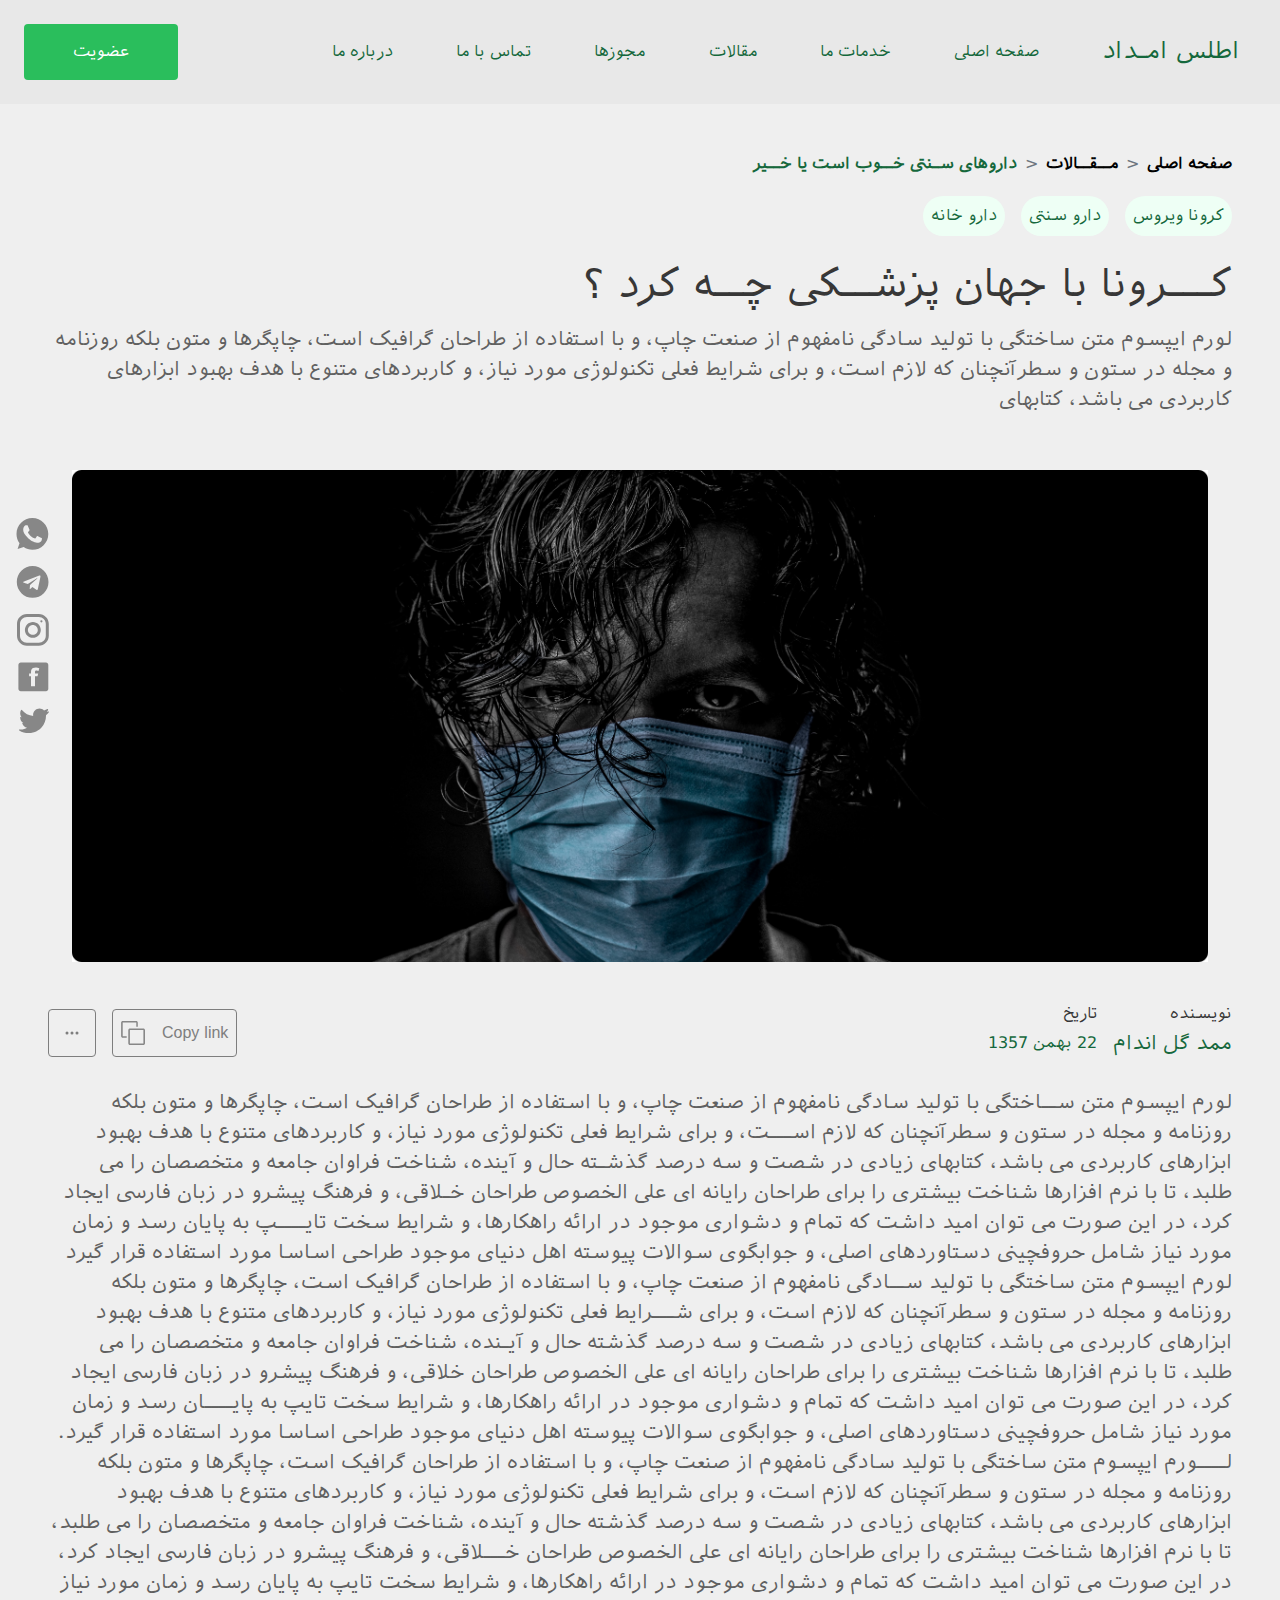
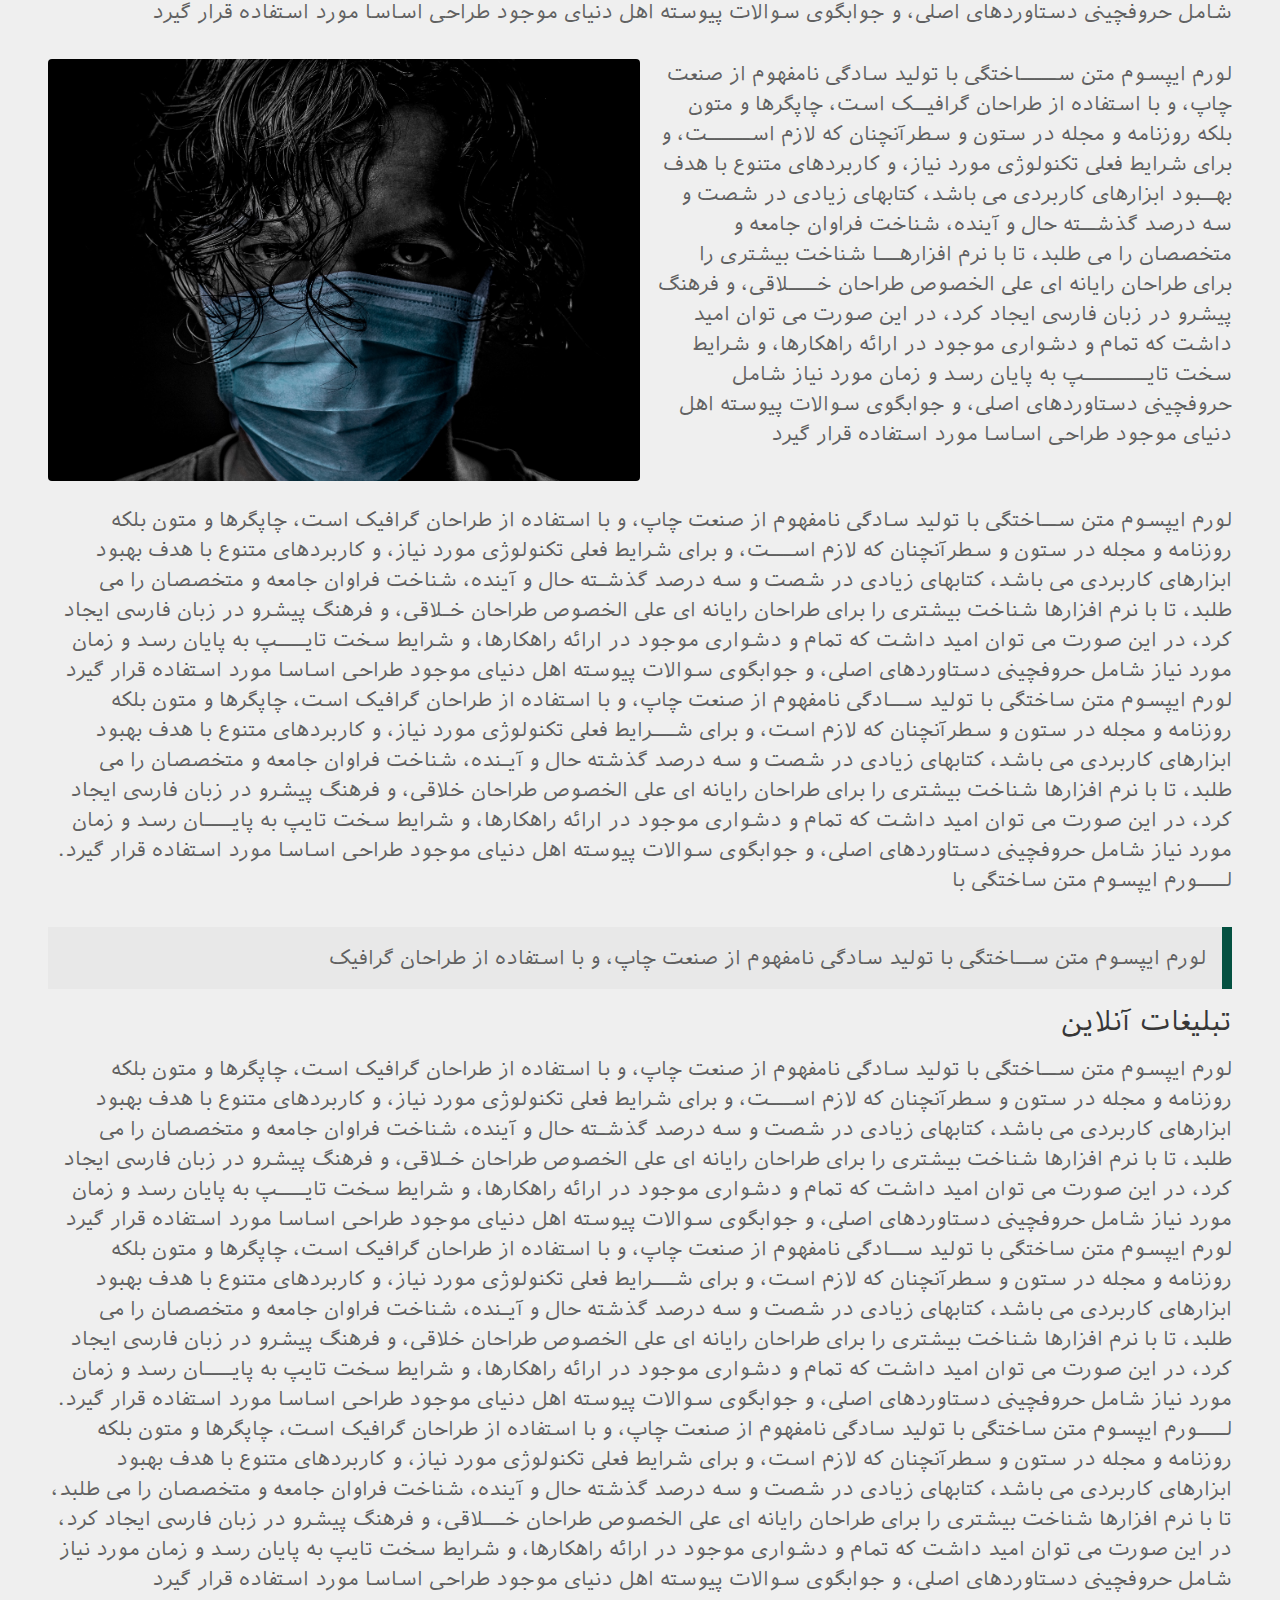
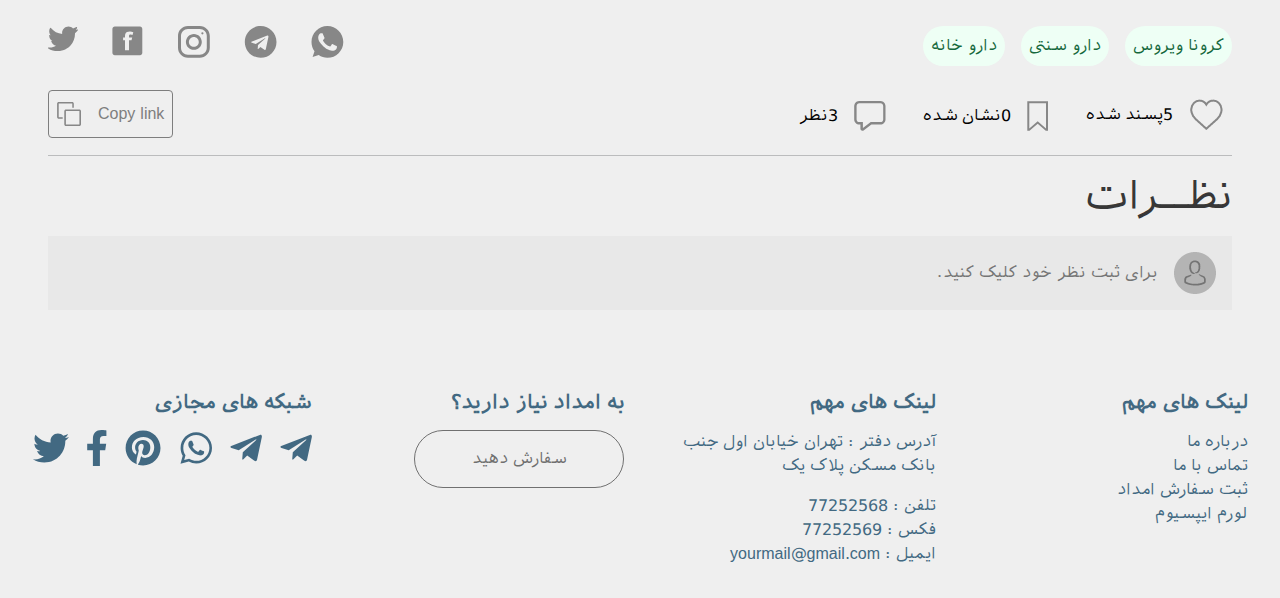
==== pages/blog/index.html @ fae5748f "added script of pop up" ====
<!doctype html>
<html lang="fa">
<head>
    <!--A Meta Tag For Setting Character Sets To 'UTF-8'-->
    <meta charset="UTF-8">
    <!--A Meta Tag For Responsiveness-->
    <meta name="viewport" content="width=device-width, user-scalable=no, initial-scale=1.0, maximum-scale=1.0, minimum-scale=1.0">
    <meta http-equiv="X-UA-Compatible" content="ie=edge">
    <!--Description Meta Tag For Seo Performance-->
    <meta name="description" content="درخواست سریع اورژانس با اطلس امـداد">
    <!--Keywords Meta Tag For Seo Performance-->
    <meta name="keywords" content="اطلس امـداد, امـداد, کـیـهـان, اطلس, کـیـهـان امــداد, اورژانس, بیمارستان, دکتر, مقاله, کرونا, دارو سنتی, دارو خانه, دارو">
    <!--Theme Color Of Page-->
    <meta name="theme-color" content="#2abe5c"/>
    <!--Author Meta Tag For Seo-->
    <meta name="author" content="ممد گل اندام">
    <!--Icon Of Page-->
    <link rel="shortcut icon" href="../../src/img/logo.svg">
    <!--Linking Our Css File-->
    <link rel="stylesheet" href="src/style.css">
    <link rel="stylesheet" href="../../src/styles/styles.css">
    <!--Linking Bootstrap-->
    <link href="../../src/styles/bootstrap.css" rel="stylesheet">
    <!--Title Of Page-->
    <title>اطلس امـداد | مقاله</title>
</head>
<body dir="rtl">
<!--Pages Elements Goes Here-->
<div id="dv-pop-up-dark-bg" class="dv-pop-up-dark-bg"></div>
<!--A Pop Up That Shows After Click On Copy Buttons-->
<div class="dv-pop-up" id="dv-pop-up">
    <!--Top Side Green-->
    <div class="dv-pop-up-top-side">
        <button id="dv-pop-up-close-btn" class="dv-pop-up-close-btn">
            <svg xmlns="http://www.w3.org/2000/svg" width="16" height="16" fill="currentColor" class="bi bi-x" viewBox="0 0 16 16">
                <path d="M4.646 4.646a.5.5 0 0 1 .708 0L8 7.293l2.646-2.647a.5.5 0 0 1 .708.708L8.707 8l2.647 2.646a.5.5 0 0 1-.708.708L8 8.707l-2.646 2.647a.5.5 0 0 1-.708-.708L7.293 8 4.646 5.354a.5.5 0 0 1 0-.708z"/>
            </svg>
        </button>
    </div>
    <!--Bottom Side Content-->
    <div class="text-center p-3">
        <svg style="margin-top: -3rem;margin-bottom: 2rem;" xmlns="http://www.w3.org/2000/svg" width="80" height="80" fill="currentColor" class="bi bi-check-circle-fill" viewBox="0 0 16 16">
            <path d="M16 8A8 8 0 1 1 0 8a8 8 0 0 1 16 0zm-3.97-3.03a.75.75 0 0 0-1.08.022L7.477 9.417 5.384 7.323a.75.75 0 0 0-1.06 1.06L6.97 11.03a.75.75 0 0 0 1.079-.02l3.992-4.99a.75.75 0 0 0-.01-1.05z"/>
        </svg>
        <h5>کپی شد !</h5>
    </div>
</div>
<!--A Dark Background Color-->
<div id="dv-mobile-nav-dark-bg" class="dv-dv-mobile-nav-dark-bg"></div>
<!--Nav Bar That Shows On Click If User Is Using Mobile-->
<nav id="nav-mobile-nav" class="dv-nav-mobile-nav">
    <div class="d-flex w-100 justify-content-center align-items-center p-4"><a href="#" class="d-inline-flex align-items-center text-decoration-none"><h4 class="dv-h4-header-logo">اطلس امـداد</h4></a></div>
    <!--List Of Items-->
    <ul class="list-unstyled w-100">
        <li>
            <div class="dv-mobile-nav-item">
                <button class="dv-mobile-nav-items-toggle" id="dv-mobile-nav-items-toggle-1">
                    صفحه اصلی
                    <svg xmlns="http://www.w3.org/2000/svg" width="16" height="16" fill="currentColor" class="bi bi-chevron-down" viewBox="0 0 16 16">
                        <path fill-rule="evenodd" d="M1.646 4.646a.5.5 0 0 1 .708 0L8 10.293l5.646-5.647a.5.5 0 0 1 .708.708l-6 6a.5.5 0 0 1-.708 0l-6-6a.5.5 0 0 1 0-.708z"/>
                    </svg>
                </button>
                <ul class="dv-mobile-nav-dropped-down-items" id="dv-mobile-nav-items-toggle-1-items">
                    <li class="dv-mobile-nav-dropped-down-item"><a href="#"><button class="dv-mobile-nav-drop-down-btn">لورم ایپسوم</button></a></li>
                    <li class="dv-mobile-nav-dropped-down-item"><a href="#"><button class="dv-mobile-nav-drop-down-btn">لورم ایپسوم</button></a></li>
                    <li class="dv-mobile-nav-dropped-down-item"><a href="#"><button class="dv-mobile-nav-drop-down-btn">لورم ایپسوم</button></a></li>
                    <li class="dv-mobile-nav-dropped-down-item"><a href="#"><button class="dv-mobile-nav-drop-down-btn">لورم ایپسوم</button></a></li>
                    <li class="dv-mobile-nav-dropped-down-item"><a href="#"><button class="dv-mobile-nav-drop-down-btn">لورم ایپسوم</button></a></li>
                    <li class="dv-mobile-nav-dropped-down-item"><a href="#"><button class="dv-mobile-nav-drop-down-btn">لورم ایپسوم</button></a></li>
                </ul>
            </div>
        </li>
        <li>
            <div class="dv-mobile-nav-item">
                <button class="dv-mobile-nav-items-toggle" id="dv-mobile-nav-items-toggle-2">
                    مقالات
                    <svg xmlns="http://www.w3.org/2000/svg" width="16" height="16" fill="currentColor" class="bi bi-chevron-down" viewBox="0 0 16 16">
                        <path fill-rule="evenodd" d="M1.646 4.646a.5.5 0 0 1 .708 0L8 10.293l5.646-5.647a.5.5 0 0 1 .708.708l-6 6a.5.5 0 0 1-.708 0l-6-6a.5.5 0 0 1 0-.708z"/>
                    </svg>
                </button>
                <ul class="dv-mobile-nav-dropped-down-items" id="dv-mobile-nav-items-toggle-2-items">
                    <li class="dv-mobile-nav-dropped-down-item"><a href="#"><button class="dv-mobile-nav-drop-down-btn">لورم ایپسوم</button></a></li>
                    <li class="dv-mobile-nav-dropped-down-item"><a href="#"><button class="dv-mobile-nav-drop-down-btn">لورم ایپسوم</button></a></li>
                    <li class="dv-mobile-nav-dropped-down-item"><a href="#"><button class="dv-mobile-nav-drop-down-btn">لورم ایپسوم</button></a></li>
                    <li class="dv-mobile-nav-dropped-down-item"><a href="#"><button class="dv-mobile-nav-drop-down-btn">لورم ایپسوم</button></a></li>
                    <li class="dv-mobile-nav-dropped-down-item"><a href="#"><button class="dv-mobile-nav-drop-down-btn">لورم ایپسوم</button></a></li>
                    <li class="dv-mobile-nav-dropped-down-item"><a href="#"><button class="dv-mobile-nav-drop-down-btn">لورم ایپسوم</button></a></li>
                </ul>
            </div>
        </li>
        <li>
            <div class="dv-mobile-nav-item">
                <button class="dv-mobile-nav-items-toggle" id="dv-mobile-nav-items-toggle-3">
                    مجوزها
                    <svg xmlns="http://www.w3.org/2000/svg" width="16" height="16" fill="currentColor" class="bi bi-chevron-down" viewBox="0 0 16 16">
                        <path fill-rule="evenodd" d="M1.646 4.646a.5.5 0 0 1 .708 0L8 10.293l5.646-5.647a.5.5 0 0 1 .708.708l-6 6a.5.5 0 0 1-.708 0l-6-6a.5.5 0 0 1 0-.708z"/>
                    </svg>
                </button>
                <ul class="dv-mobile-nav-dropped-down-items" id="dv-mobile-nav-items-toggle-3-items">
                    <li class="dv-mobile-nav-dropped-down-item"><a href="#"><button class="dv-mobile-nav-drop-down-btn">لورم ایپسوم</button></a></li>
                    <li class="dv-mobile-nav-dropped-down-item"><a href="#"><button class="dv-mobile-nav-drop-down-btn">لورم ایپسوم</button></a></li>
                    <li class="dv-mobile-nav-dropped-down-item"><a href="#"><button class="dv-mobile-nav-drop-down-btn">لورم ایپسوم</button></a></li>
                    <li class="dv-mobile-nav-dropped-down-item"><a href="#"><button class="dv-mobile-nav-drop-down-btn">لورم ایپسوم</button></a></li>
                    <li class="dv-mobile-nav-dropped-down-item"><a href="#"><button class="dv-mobile-nav-drop-down-btn">لورم ایپسوم</button></a></li>
                    <li class="dv-mobile-nav-dropped-down-item"><a href="#"><button class="dv-mobile-nav-drop-down-btn">لورم ایپسوم</button></a></li>
                </ul>
            </div>
        </li>
        <li>
            <div class="dv-mobile-nav-item">
                <button class="dv-mobile-nav-items-toggle" id="dv-mobile-nav-items-toggle-4">
                    تماس با ما
                    <svg xmlns="http://www.w3.org/2000/svg" width="16" height="16" fill="currentColor" class="bi bi-chevron-down" viewBox="0 0 16 16">
                        <path fill-rule="evenodd" d="M1.646 4.646a.5.5 0 0 1 .708 0L8 10.293l5.646-5.647a.5.5 0 0 1 .708.708l-6 6a.5.5 0 0 1-.708 0l-6-6a.5.5 0 0 1 0-.708z"/>
                    </svg>
                </button>
                <ul class="dv-mobile-nav-dropped-down-items" id="dv-mobile-nav-items-toggle-4-items">
                    <li class="dv-mobile-nav-dropped-down-item"><a href="#"><button class="dv-mobile-nav-drop-down-btn">لورم ایپسوم</button></a></li>
                    <li class="dv-mobile-nav-dropped-down-item"><a href="#"><button class="dv-mobile-nav-drop-down-btn">لورم ایپسوم</button></a></li>
                    <li class="dv-mobile-nav-dropped-down-item"><a href="#"><button class="dv-mobile-nav-drop-down-btn">لورم ایپسوم</button></a></li>
                    <li class="dv-mobile-nav-dropped-down-item"><a href="#"><button class="dv-mobile-nav-drop-down-btn">لورم ایپسوم</button></a></li>
                    <li class="dv-mobile-nav-dropped-down-item"><a href="#"><button class="dv-mobile-nav-drop-down-btn">لورم ایپسوم</button></a></li>
                    <li class="dv-mobile-nav-dropped-down-item"><a href="#"><button class="dv-mobile-nav-drop-down-btn">لورم ایپسوم</button></a></li>
                </ul>
            </div>
        </li>
        <li>
            <div class="dv-mobile-nav-item">
                <button class="dv-mobile-nav-items-toggle" id="dv-mobile-nav-items-toggle-5">
                    درباره ما
                    <svg xmlns="http://www.w3.org/2000/svg" width="16" height="16" fill="currentColor" class="bi bi-chevron-down" viewBox="0 0 16 16">
                        <path fill-rule="evenodd" d="M1.646 4.646a.5.5 0 0 1 .708 0L8 10.293l5.646-5.647a.5.5 0 0 1 .708.708l-6 6a.5.5 0 0 1-.708 0l-6-6a.5.5 0 0 1 0-.708z"/>
                    </svg>
                </button>
                <ul class="dv-mobile-nav-dropped-down-items" id="dv-mobile-nav-items-toggle-5-items">
                    <li class="dv-mobile-nav-dropped-down-item"><a href="#"><button class="dv-mobile-nav-drop-down-btn">لورم ایپسوم</button></a></li>
                    <li class="dv-mobile-nav-dropped-down-item"><a href="#"><button class="dv-mobile-nav-drop-down-btn">لورم ایپسوم</button></a></li>
                    <li class="dv-mobile-nav-dropped-down-item"><a href="#"><button class="dv-mobile-nav-drop-down-btn">لورم ایپسوم</button></a></li>
                    <li class="dv-mobile-nav-dropped-down-item"><a href="#"><button class="dv-mobile-nav-drop-down-btn">لورم ایپسوم</button></a></li>
                    <li class="dv-mobile-nav-dropped-down-item"><a href="#"><button class="dv-mobile-nav-drop-down-btn">لورم ایپسوم</button></a></li>
                    <li class="dv-mobile-nav-dropped-down-item"><a href="#"><button class="dv-mobile-nav-drop-down-btn">لورم ایپسوم</button></a></li>
                </ul>
            </div>
        </li>
    </ul>
</nav>
<!--Header Section-->
<header class="d-inline-flex dv-bg-blog-light align-items-center w-100 p-4">
    <!--Right Section-->
    <div class="dv-dv-header-right-section">
        <ul class="list-unstyled d-inline-flex align-items-center justify-content-between w-100">
            <li><a href="../../index.html" class="d-inline-flex align-items-center text-decoration-none"><h4 class="dv-h4-header-logo">اطلس امـداد</h4></a></li>
            <li>
                <div class="dv-header-drop-down-holder">
                    <button class="dv-header-drop-down-toggle">صفحه اصلی</button>
                    <ul class="dv-header-dropped-down-list">
                        <li class="dv-header-dropped-down-item"><a href="#"><button class="dv-header-drop-down-btn">لورم ایپسوم</button></a></li>
                        <li class="dv-header-dropped-down-item"><a href="#"><button class="dv-header-drop-down-btn">لورم ایپسوم</button></a></li>
                        <li class="dv-header-dropped-down-item"><a href="#"><button class="dv-header-drop-down-btn">لورم ایپسوم</button></a></li>
                        <li class="dv-header-dropped-down-item"><a href="#"><button class="dv-header-drop-down-btn">لورم ایپسوم</button></a></li>
                        <li class="dv-header-dropped-down-item"><a href="#"><button class="dv-header-drop-down-btn">لورم ایپسوم</button></a></li>
                        <li class="dv-header-dropped-down-item"><a href="#"><button class="dv-header-drop-down-btn">لورم ایپسوم</button></a></li>
                    </ul>
                </div>
            </li>
            <li>
                <div class="dv-header-drop-down-holder">
                    <button class="dv-header-drop-down-toggle">خدمات ما</button>
                    <ul class="dv-header-dropped-down-list">
                        <li class="dv-header-dropped-down-item"><a href="#"><button class="dv-header-drop-down-btn">لورم ایپسوم</button></a></li>
                        <li class="dv-header-dropped-down-item"><a href="#"><button class="dv-header-drop-down-btn">لورم ایپسوم</button></a></li>
                        <li class="dv-header-dropped-down-item"><a href="#"><button class="dv-header-drop-down-btn">لورم ایپسوم</button></a></li>
                        <li class="dv-header-dropped-down-item"><a href="#"><button class="dv-header-drop-down-btn">لورم ایپسوم</button></a></li>
                        <li class="dv-header-dropped-down-item"><a href="#"><button class="dv-header-drop-down-btn">لورم ایپسوم</button></a></li>
                        <li class="dv-header-dropped-down-item"><a href="#"><button class="dv-header-drop-down-btn">لورم ایپسوم</button></a></li>
                    </ul>
                </div>
            </li>
            <li>
                <div class="dv-header-drop-down-holder">
                    <button class="dv-header-drop-down-toggle">مقالات</button>
                    <ul class="dv-header-dropped-down-list">
                        <li class="dv-header-dropped-down-item"><a href="#"><button class="dv-header-drop-down-btn">لورم ایپسوم</button></a></li>
                        <li class="dv-header-dropped-down-item"><a href="#"><button class="dv-header-drop-down-btn">لورم ایپسوم</button></a></li>
                        <li class="dv-header-dropped-down-item"><a href="#"><button class="dv-header-drop-down-btn">لورم ایپسوم</button></a></li>
                        <li class="dv-header-dropped-down-item"><a href="#"><button class="dv-header-drop-down-btn">لورم ایپسوم</button></a></li>
                        <li class="dv-header-dropped-down-item"><a href="#"><button class="dv-header-drop-down-btn">لورم ایپسوم</button></a></li>
                        <li class="dv-header-dropped-down-item"><a href="#"><button class="dv-header-drop-down-btn">لورم ایپسوم</button></a></li>
                    </ul>
                </div>
            </li>
            <li>
                <div class="dv-header-drop-down-holder">
                    <button class="dv-header-drop-down-toggle">مجوزها</button>
                    <ul class="dv-header-dropped-down-list">
                        <li class="dv-header-dropped-down-item"><a href="#"><button class="dv-header-drop-down-btn">لورم ایپسوم</button></a></li>
                        <li class="dv-header-dropped-down-item"><a href="#"><button class="dv-header-drop-down-btn">لورم ایپسوم</button></a></li>
                        <li class="dv-header-dropped-down-item"><a href="#"><button class="dv-header-drop-down-btn">لورم ایپسوم</button></a></li>
                        <li class="dv-header-dropped-down-item"><a href="#"><button class="dv-header-drop-down-btn">لورم ایپسوم</button></a></li>
                        <li class="dv-header-dropped-down-item"><a href="#"><button class="dv-header-drop-down-btn">لورم ایپسوم</button></a></li>
                        <li class="dv-header-dropped-down-item"><a href="#"><button class="dv-header-drop-down-btn">لورم ایپسوم</button></a></li>
                    </ul>
                </div>
            </li>
            <li>
                <div class="dv-header-drop-down-holder">
                    <button class="dv-header-drop-down-toggle">تماس با ما</button>
                    <ul class="dv-header-dropped-down-list">
                        <li class="dv-header-dropped-down-item"><a href="#"><button class="dv-header-drop-down-btn">لورم ایپسوم</button></a></li>
                        <li class="dv-header-dropped-down-item"><a href="#"><button class="dv-header-drop-down-btn">لورم ایپسوم</button></a></li>
                        <li class="dv-header-dropped-down-item"><a href="#"><button class="dv-header-drop-down-btn">لورم ایپسوم</button></a></li>
                        <li class="dv-header-dropped-down-item"><a href="#"><button class="dv-header-drop-down-btn">لورم ایپسوم</button></a></li>
                        <li class="dv-header-dropped-down-item"><a href="#"><button class="dv-header-drop-down-btn">لورم ایپسوم</button></a></li>
                        <li class="dv-header-dropped-down-item"><a href="#"><button class="dv-header-drop-down-btn">لورم ایپسوم</button></a></li>
                    </ul>
                </div>
            </li>
            <li>
                <div class="dv-header-drop-down-holder">
                    <button class="dv-header-drop-down-toggle">درباره ما</button>
                    <ul class="dv-header-dropped-down-list">
                        <li class="dv-header-dropped-down-item"><a href="#"><button class="dv-header-drop-down-btn">لورم ایپسوم</button></a></li>
                        <li class="dv-header-dropped-down-item"><a href="#"><button class="dv-header-drop-down-btn">لورم ایپسوم</button></a></li>
                        <li class="dv-header-dropped-down-item"><a href="#"><button class="dv-header-drop-down-btn">لورم ایپسوم</button></a></li>
                        <li class="dv-header-dropped-down-item"><a href="#"><button class="dv-header-drop-down-btn">لورم ایپسوم</button></a></li>
                        <li class="dv-header-dropped-down-item"><a href="#"><button class="dv-header-drop-down-btn">لورم ایپسوم</button></a></li>
                        <li class="dv-header-dropped-down-item"><a href="#"><button class="dv-header-drop-down-btn">لورم ایپسوم</button></a></li>
                    </ul>
                </div>
            </li>
        </ul>
    </div>
    <!--Left Section-->
    <div class="dv-dv-header-left-side">
        <!--Nav Bar Btn That Show Only On Mobile View-->
        <button class="dv-btn-header-show-on-mobile" id="btn-header-show-on-mobile">
            <svg xmlns="http://www.w3.org/2000/svg" width="16" height="16" fill="currentColor" class="bi bi-list" viewBox="0 0 16 16">
                <path fill-rule="evenodd" d="M2.5 12a.5.5 0 0 1 .5-.5h10a.5.5 0 0 1 0 1H3a.5.5 0 0 1-.5-.5zm0-4a.5.5 0 0 1 .5-.5h10a.5.5 0 0 1 0 1H3a.5.5 0 0 1-.5-.5zm0-4a.5.5 0 0 1 .5-.5h10a.5.5 0 0 1 0 1H3a.5.5 0 0 1-.5-.5z"/>
            </svg>
        </button>
        <a class="dv-link-header-btn-holder" href="#"><button class="dv-btn-header-join">عضویت</button></a>
    </div>
</header>
<!--Main Section-->
<main class="dv-p-3">
    <!--Top Side-->
    <nav aria-label="breadcrumb" dir="ltr" style="--bs-breadcrumb-divider: '>';" class="w-100 d-flex justify-content-end align-items-center mb-1">
        <ol class="breadcrumb">
            <li class="breadcrumb-item active fw-bold">داروهای سـنتی خــوب است یا خــیر</li>
            <li class="breadcrumb-item"><a class="dv-breadcrumb-item-link" href="#">مــقــالات</a></li>
            <li class="breadcrumb-item"><a class="dv-breadcrumb-item-link" href="../../index.html">صفحه اصلی</a></li>
        </ol>
    </nav>
    <!--Tags-->
    <ul class="dv-top-side-tags">
        <li class="dv-ml-1"><a href="#"><button class="dv-tags-btn">کرونا ویروس</button></a></li>
        <li class="dv-ml-1"><a href="#"><button class="dv-tags-btn">دارو سنتی</button></a></li>
        <li><a href="#"><button class="dv-tags-btn">دارو خانه</button></a></li>
    </ul>
    <!--Texts-->
    <section>
        <article>
            <h1 class="dv-title-text">کـــرونا با جهان پزشــکی چــه کرد ؟</h1>
            <p class="dv-paragraph">لورم ایپسوم متن ساختگی با تولید سادگی نامفهوم از صنعت چاپ، و با استفاده از طراحان گرافیک است، چاپگرها و متون بلکه روزنامه و مجله در ستون و سطرآنچنان که لازم است، و برای شرایط فعلی تکنولوژی مورد نیاز، و کاربردهای متنوع با هدف بهبود ابزارهای کاربردی می باشد، کتابهای</p>
            <div class="w-100 p-4">
                <div class="dv-socials-abs">
                    <ul class="list-unstyled w-25">
                        <li class="mb-3"><a href="#"><img src="src/img/img-whatsapp.svg" alt="Whatsapp"></a></li>
                        <li class="mb-3"><a href="#"><img src="src/img/img-telegram.svg" alt="Telegram"></a></li>
                        <li class="mb-3"><a href="#"><img src="src/img/img-instagram.svg" alt="Instagram"></a></li>
                        <li class="mb-3"><a href="#"><img src="src/img/img-facebook.svg" alt="Facebook"></a></li>
                        <li><a href="#"><img src="src/img/img-twitter.svg" alt="Twitter"></a></li>
                    </ul>
                </div>
                <img class="w-100 mb-3" src="src/img/img-main-image.png" alt="کـــرونا">
            </div>
        </article>
    </section>
    <section class="mb-3">
        <!--Top Side-->
        <div class="dv-author-and-time">
            <!--Right Side-->
            <div class="dv-author-and-time-right-side">
                <div class="dv-ml-1">
                    <h6 class="dv-article-details-name">نویسنده</h6>
                    <h5 class="dv-article-details-value">ممد گل اندام</h5>
                </div>
                <div>
                    <h6 class="dv-article-details-name">تاریخ</h6>
                    <time class="dv-article-details-value">22 بهمن 1357</time>
                </div>
            </div>
            <!--Left Side-->
            <div class="dv-author-and-time-left-side">
                <button class="dv-article-btns long dv-ml-1" id="dv-copy-btn-1">
                    Copy link
                    <svg xmlns="http://www.w3.org/2000/svg" class="dv-mr-1" viewBox="0 0 25 25" width="25" height="25"><defs><clipPath clipPathUnits="userSpaceOnUse" id="cp1"><path d="m-207-1047h1366v4480h-1366z"/></clipPath></defs><style>.A{fill:#878787}</style><g clip-path="url(#cp1)"><path class="A" d="m1.8 0.1h13.3c1 0 1.7 0.7 1.7 1.7v4h-1.5v-4c0-0.1-0.1-0.2-0.2-0.2h-13.3c0 0-0.1 0.1-0.1 0.2v13.2c0 0.1 0.1 0.2 0.1 0.2h3.9v1.6h-3.9c-0.9 0-1.7-0.8-1.7-1.8v-13.2c0-1 0.8-1.7 1.7-1.7z"/><path fill-rule="evenodd" class="A" d="m9 7.4h13.3c0.9 0 1.7 0.7 1.7 1.7v13.2c0 1-0.8 1.8-1.7 1.8h-13.3c-0.9 0-1.7-0.8-1.7-1.8v-13.2c0-1 0.8-1.7 1.7-1.7zm0 15.1h13.3c0.1 0 0.1-0.1 0.1-0.2v-13.2c0-0.1 0-0.2-0.1-0.2h-13.3c-0.1 0-0.1 0.1-0.1 0.2v13.2c0 0.1 0 0.2 0.1 0.2z"/></g></svg>
                </button>
                <button class="dv-article-btns">
                    <svg xmlns="http://www.w3.org/2000/svg" width="16" height="16" fill="currentColor" class="bi bi-three-dots" viewBox="0 0 16 16">
                        <path d="M3 9.5a1.5 1.5 0 1 1 0-3 1.5 1.5 0 0 1 0 3zm5 0a1.5 1.5 0 1 1 0-3 1.5 1.5 0 0 1 0 3zm5 0a1.5 1.5 0 1 1 0-3 1.5 1.5 0 0 1 0 3z"/>
                    </svg>
                </button>
            </div>
        </div>
        <!--Article Side-->
        <article>
            <p class="dv-paragraph">
                لورم ایپسوم متن ســاختگی با تولید سادگی نامفهوم از صنعت چاپ، و با استفاده از طراحان گرافیک است، چاپگرها و متون بلکه روزنامه و مجله در ستون و سطرآنچنان که لازم اســـت، و برای شرایط فعلی تکنولوژی مورد نیاز، و کاربردهای متنوع با هدف بهبود ابزارهای کاربردی می باشد، کتابهای زیادی در شصت و سه درصد گذشـته حال و آینده، شناخت فراوان جامعه و متخصصان را می طلبد، تا با نرم افزارها شناخت بیشتری را برای طراحان رایانه ای علی الخصوص طراحان خـلاقی، و فرهنگ پیشرو در زبان فارسی ایجاد کرد، در این صورت می توان امید داشت که تمام و دشواری موجود در ارائه راهکارها، و شرایط سخت تایــــپ به پایان رسد و زمان مورد نیاز شامل حروفچینی دستاوردهای اصلی، و جوابگوی سوالات پیوسته اهل دنیای موجود طراحی اساسا مورد استفاده قرار گیرد
                لورم ایپسوم متن ساختگی با تولید ســادگی نامفهوم از صنعت چاپ، و با استفاده از طراحان گرافیک است، چاپگرها و متون بلکه روزنامه و مجله در ستون و سطرآنچنان که لازم است، و برای شـــرایط فعلی تکنولوژی مورد نیاز، و کاربردهای متنوع با هدف بهبود ابزارهای کاربردی می باشد، کتابهای زیادی در شصت و سه درصد گذشته حال و آیـنده، شناخت فراوان جامعه و متخصصان را می طلبد، تا با نرم افزارها شناخت بیشتری را برای طراحان رایانه ای علی الخصوص طراحان خلاقی، و فرهنگ پیشرو در زبان فارسی ایجاد کرد، در این صورت می توان امید داشت که تمام و دشواری موجود در ارائه راهکارها، و شرایط سخت تایپ به پایــــان رسد و زمان مورد نیاز شامل حروفچینی دستاوردهای اصلی، و جوابگوی سوالات پیوسته اهل دنیای موجود طراحی اساسا مورد استفاده قرار گیرد. لــــورم ایپسوم متن ساختگی با تولید سادگی نامفهوم از صنعت چاپ، و با استفاده از طراحان گرافیک است، چاپگرها و متون بلکه روزنامه و مجله در ستون و سطرآنچنان که لازم است، و برای شرایط فعلی تکنولوژی مورد نیاز، و کاربردهای متنوع با هدف بهبود ابزارهای کاربردی می باشد، کتابهای زیادی در شصت و سه درصد گذشته حال و آینده، شناخت فراوان جامعه و متخصصان را می طلبد، تا با نرم افزارها شناخت بیشتری را برای طراحان رایانه ای علی الخصوص طراحان خـــلاقی، و فرهنگ پیشرو در زبان فارسی ایجاد کرد، در این صورت می توان امید داشت که تمام و دشواری موجود در ارائه راهکارها، و شرایط سخت تایپ به پایان رسد و زمان مورد نیاز شامل حروفچینی دستاوردهای اصلی، و جوابگوی سوالات پیوسته اهل دنیای موجود طراحی اساسا مورد استفاده قرار گیرد
            </p>
            <div class="d-inline-flex w-100 mb-4 dv-main-image-2-holder">
                <p class="dv-main-image-2-paragraph">لورم ایپسوم متن ســـــاختگی با تولید سادگی نامفهوم از صنعت چاپ، و با استفاده از طراحان گرافیــک است، چاپگرها و متون بلکه روزنامه و مجله در ستون و سطرآنچنان که لازم اســــــت، و برای شرایط فعلی تکنولوژی مورد نیاز، و کاربردهای متنوع با هدف بهــبود ابزارهای کاربردی می باشد، کتابهای زیادی در شصت و سه درصد گذشــته حال و آینده، شناخت فراوان جامعه و متخصصان را می طلبد، تا با نرم افزارهـــا  شناخت بیشتری را برای طراحان رایانه ای علی الخصوص طراحان خــــلاقی، و فرهنگ پیشرو در زبان فارسی ایجاد کرد، در این صورت می توان امید داشت که تمام و دشواری موجود در ارائه راهکارها، و شرایط سخت تایـــــــــپ به پایان رسد و زمان مورد نیاز شامل حروفچینی دستاوردهای اصلی، و جوابگوی سوالات پیوسته اهل دنیای موجود طراحی اساسا مورد استفاده قرار گیرد</p>
                <img src="src/img/img-main-image.png" class="dv-main-image-2" alt="کـــرونا">
            </div>
            <p class="dv-paragraph">
                لورم ایپسوم متن ســاختگی با تولید سادگی نامفهوم از صنعت چاپ، و با استفاده از طراحان گرافیک است، چاپگرها و متون بلکه روزنامه و مجله در ستون و سطرآنچنان که لازم اســـت، و برای شرایط فعلی تکنولوژی مورد نیاز، و کاربردهای متنوع با هدف بهبود ابزارهای کاربردی می باشد، کتابهای زیادی در شصت و سه درصد گذشـته حال و آینده، شناخت فراوان جامعه و متخصصان را می طلبد، تا با نرم افزارها شناخت بیشتری را برای طراحان رایانه ای علی الخصوص طراحان خـلاقی، و فرهنگ پیشرو در زبان فارسی ایجاد کرد، در این صورت می توان امید داشت که تمام و دشواری موجود در ارائه راهکارها، و شرایط سخت تایــــپ به پایان رسد و زمان مورد نیاز شامل حروفچینی دستاوردهای اصلی، و جوابگوی سوالات پیوسته اهل دنیای موجود طراحی اساسا مورد استفاده قرار گیرد
                لورم ایپسوم متن ساختگی با تولید ســادگی نامفهوم از صنعت چاپ، و با استفاده از طراحان گرافیک است، چاپگرها و متون بلکه روزنامه و مجله در ستون و سطرآنچنان که لازم است، و برای شـــرایط فعلی تکنولوژی مورد نیاز، و کاربردهای متنوع با هدف بهبود ابزارهای کاربردی می باشد، کتابهای زیادی در شصت و سه درصد گذشته حال و آیـنده، شناخت فراوان جامعه و متخصصان را می طلبد، تا با نرم افزارها شناخت بیشتری را برای طراحان رایانه ای علی الخصوص طراحان خلاقی، و فرهنگ پیشرو در زبان فارسی ایجاد کرد، در این صورت می توان امید داشت که تمام و دشواری موجود در ارائه راهکارها، و شرایط سخت تایپ به پایــــان رسد و زمان مورد نیاز شامل حروفچینی دستاوردهای اصلی، و جوابگوی سوالات پیوسته اهل دنیای موجود طراحی اساسا مورد استفاده قرار گیرد. لــــورم ایپسوم متن ساختگی با
            </p>
            <!--نکته-->
            <div class="dv-nokte">
                <!--Left Side-->
                <p class="dv-paragraph no-mb">لورم ایپسوم متن ســاختگی با تولید سادگی نامفهوم از صنعت چاپ، و با استفاده از طراحان گرافیک</p>
            </div>
        </article>
    </section>
    <section>
        <article>
            <h3 class="dv-title-text">تبلیغات آنلاین</h3>
            <p class="dv-paragraph">
                لورم ایپسوم متن ســاختگی با تولید سادگی نامفهوم از صنعت چاپ، و با استفاده از طراحان گرافیک است، چاپگرها و متون بلکه روزنامه و مجله در ستون و سطرآنچنان که لازم اســـت، و برای شرایط فعلی تکنولوژی مورد نیاز، و کاربردهای متنوع با هدف بهبود ابزارهای کاربردی می باشد، کتابهای زیادی در شصت و سه درصد گذشـته حال و آینده، شناخت فراوان جامعه و متخصصان را می طلبد، تا با نرم افزارها شناخت بیشتری را برای طراحان رایانه ای علی الخصوص طراحان خـلاقی، و فرهنگ پیشرو در زبان فارسی ایجاد کرد، در این صورت می توان امید داشت که تمام و دشواری موجود در ارائه راهکارها، و شرایط سخت تایــــپ به پایان رسد و زمان مورد نیاز شامل حروفچینی دستاوردهای اصلی، و جوابگوی سوالات پیوسته اهل دنیای موجود طراحی اساسا مورد استفاده قرار گیرد
                لورم ایپسوم متن ساختگی با تولید ســادگی نامفهوم از صنعت چاپ، و با استفاده از طراحان گرافیک است، چاپگرها و متون بلکه روزنامه و مجله در ستون و سطرآنچنان که لازم است، و برای شـــرایط فعلی تکنولوژی مورد نیاز، و کاربردهای متنوع با هدف بهبود ابزارهای کاربردی می باشد، کتابهای زیادی در شصت و سه درصد گذشته حال و آیـنده، شناخت فراوان جامعه و متخصصان را می طلبد، تا با نرم افزارها شناخت بیشتری را برای طراحان رایانه ای علی الخصوص طراحان خلاقی، و فرهنگ پیشرو در زبان فارسی ایجاد کرد، در این صورت می توان امید داشت که تمام و دشواری موجود در ارائه راهکارها، و شرایط سخت تایپ به پایــــان رسد و زمان مورد نیاز شامل حروفچینی دستاوردهای اصلی، و جوابگوی سوالات پیوسته اهل دنیای موجود طراحی اساسا مورد استفاده قرار گیرد. لــــورم ایپسوم متن ساختگی با تولید سادگی نامفهوم از صنعت چاپ، و با استفاده از طراحان گرافیک است، چاپگرها و متون بلکه روزنامه و مجله در ستون و سطرآنچنان که لازم است، و برای شرایط فعلی تکنولوژی مورد نیاز، و کاربردهای متنوع با هدف بهبود ابزارهای کاربردی می باشد، کتابهای زیادی در شصت و سه درصد گذشته حال و آینده، شناخت فراوان جامعه و متخصصان را می طلبد، تا با نرم افزارها شناخت بیشتری را برای طراحان رایانه ای علی الخصوص طراحان خـــلاقی، و فرهنگ پیشرو در زبان فارسی ایجاد کرد، در این صورت می توان امید داشت که تمام و دشواری موجود در ارائه راهکارها، و شرایط سخت تایپ به پایان رسد و زمان مورد نیاز شامل حروفچینی دستاوردهای اصلی، و جوابگوی سوالات پیوسته اهل دنیای موجود طراحی اساسا مورد استفاده قرار گیرد
            </p>
        </article>
        <!--Bottom Side-->
        <div>
            <!--Top Side-->
            <div class="dv-bottom-side-tags-and-socials">
                <!--Right Side-->
                <ul class="dv-bottom-side-tags">
                    <li class="dv-ml-1"><a href="#"><button class="dv-tags-btn">کرونا ویروس</button></a></li>
                    <li class="dv-ml-1"><a href="#"><button class="dv-tags-btn">دارو سنتی</button></a></li>
                    <li><a href="#"><button class="dv-tags-btn">دارو خانه</button></a></li>
                </ul>
                <!--Left Side-->
                <ul class="dv-bottom-side-socials">
                    <li><a href="#"><img src="src/img/img-whatsapp.svg" alt="Whatsapp"></a></li>
                    <li><a href="#"><img src="src/img/img-telegram.svg" alt="Telegram"></a></li>
                    <li><a href="#"><img src="src/img/img-instagram.svg" alt="Instagram"></a></li>
                    <li><a href="#"><img src="src/img/img-facebook.svg" alt="Facebook"></a></li>
                    <li><a href="#"><img src="src/img/img-twitter.svg" alt="Twitter"></a></li>
                </ul>
            </div>
            <!--Bottom Side-->
            <div class="dv-bottom-side-cta">
                <!--Right Side-->
                <div class="dv-bottom-side-cta-like-cm-save">
                    <button class="dv-like-comment-save-btn dv-ml-1">
                        <svg xmlns="http://www.w3.org/2000/svg" class="dv-ml-1" viewBox="0 0 35 33" width="35" height="33"><defs><clipPath clipPathUnits="userSpaceOnUse" id="cp1"><path d="m-1258-3731h1366v4480h-1366z"/></clipPath><image width="35" height="33" id="img1" href="[data-uri]"/></defs><style></style><g clip-path="url(#cp1)"><use  href="#img1" transform="matrix(1,0,0,1,0,0)"/></g></svg>
                        <span>5</span>
                        پسند شده
                    </button>
                    <button class="dv-like-comment-save-btn dv-ml-1">
                        <svg xmlns="http://www.w3.org/2000/svg" class="dv-ml-1" viewBox="0 0 22 30" width="22" height="30"><defs><clipPath clipPathUnits="userSpaceOnUse" id="cp1"><path d="m-1127-3732h1366v4480h-1366z"/></clipPath></defs><style>.A{fill:#878787}</style><g clip-path="url(#cp1)"><path fill-rule="evenodd" class="A" d="m21 29.8h-2.2l-8.1-7.1l-8.2 7.1h-2.2v-29.6h20.7zm-18.7-27.5v25.1l8.4-7.2l8.3 7.2v-25.1z"/></g></svg>
                        <span>0</span>
                        نشان شده
                    </button>
                    <button class="dv-like-comment-save-btn">
                        <svg xmlns="http://www.w3.org/2000/svg" class="dv-ml-1" viewBox="0 0 32 30" width="32" height="30"><defs><clipPath clipPathUnits="userSpaceOnUse" id="cp1"><path d="m-978-3732h1366v4480h-1366z"/></clipPath></defs><style>.A{fill:#878787}</style><g clip-path="url(#cp1)"><path fill-rule="evenodd" class="A" d="m5.3 23.5c-2.8 0-5.1-2.3-5.1-5.1v-13.3c0-2.8 2.3-5.1 5.1-5.1h21.1c2.8 0 5.1 2.3 5.1 5.1v13.3c0 2.8-2.3 5.1-5.1 5.1h-9l-7.8 5.9c-0.9 0.6-2.1 0.4-2.8-0.4c-0.2-0.4-0.4-0.8-0.4-1.2v-4.3zm11.4-2.4h9.8c1.5 0 2.7-1.2 2.7-2.7v-13.3c0-1.5-1.2-2.8-2.7-2.8h-21.2c-1.5 0-2.7 1.3-2.7 2.8v13.3c0 1.5 1.2 2.7 2.7 2.7h3.6v1.2v4.7z"/></g></svg>
                        <span>3</span>
                        نظر
                    </button>
                </div>
                <!--Left Side-->
                <div class="dv-bottom-side-cta-copy-btn">
                    <button class="dv-article-btns long" id="dv-copy-btn-2">
                        Copy link
                        <svg xmlns="http://www.w3.org/2000/svg" class="dv-mr-1" viewBox="0 0 25 25" width="25" height="25"><defs><clipPath clipPathUnits="userSpaceOnUse" id="cp1"><path d="m-207-1047h1366v4480h-1366z"/></clipPath></defs><style>.A{fill:#878787}</style><g clip-path="url(#cp1)"><path class="A" d="m1.8 0.1h13.3c1 0 1.7 0.7 1.7 1.7v4h-1.5v-4c0-0.1-0.1-0.2-0.2-0.2h-13.3c0 0-0.1 0.1-0.1 0.2v13.2c0 0.1 0.1 0.2 0.1 0.2h3.9v1.6h-3.9c-0.9 0-1.7-0.8-1.7-1.8v-13.2c0-1 0.8-1.7 1.7-1.7z"/><path fill-rule="evenodd" class="A" d="m9 7.4h13.3c0.9 0 1.7 0.7 1.7 1.7v13.2c0 1-0.8 1.8-1.7 1.8h-13.3c-0.9 0-1.7-0.8-1.7-1.8v-13.2c0-1 0.8-1.7 1.7-1.7zm0 15.1h13.3c0.1 0 0.1-0.1 0.1-0.2v-13.2c0-0.1 0-0.2-0.1-0.2h-13.3c-0.1 0-0.1 0.1-0.1 0.2v13.2c0 0.1 0 0.2 0.1 0.2z"/></g></svg>
                    </button>
                </div>
            </div>
        </div>
    </section>
    <hr>
    <!--Comments Section-->
    <section>
        <h1 class="dv-title-text">نظــرات</h1>
        <form action="#">
            <div class="dv-comments-input-holder">
                <img class="dv-ml-1" src="src/img/img-profile-img.svg" alt="پروفایل">
                <input class="dv-comments-input" type="text" placeholder="برای ثبت نظر خود کلیک کنید.">
            </div>
        </form>
    </section>
</main>
<!--Footer Part-->
<footer class="footer">
    <!--Item 1-->
    <div class="dv-dv-footer-items">
        <h5 class="mb-3"><b>لینک های مهم</b></h5>
        <ul class="list-unstyled">
            <li><a class="dv-link-footer-link" href="#">درباره ما</a></li>
            <li><a class="dv-link-footer-link" href="#">تماس با ما</a></li>
            <li><a class="dv-link-footer-link" href="#">ثبت سفارش امداد</a></li>
            <li><a class="dv-link-footer-link" href="#">لورم ایپسیوم</a></li>
        </ul>
    </div>
    <!--Item 2-->
    <div class="dv-dv-footer-items">
        <h5 class="mb-3"><b>لینک های مهم</b></h5>
        <ul class="list-unstyled">
            <li><p>آدرس دفتر : تهران خیابان اول جنب بانک مسکن پلاک یک</p></li>
            <li><a class="dv-link-footer-link" href="tel:77252568">تلفن : 77252568</a></li>
            <li><a class="dv-link-footer-link" href="tel:77252569">فکس : 77252569</a></li>
            <li><a class="dv-link-footer-link" href="mailto:yourmail@gmail.com">ایمیل : yourmail@gmail.com</a></li>
        </ul>
    </div>
    <!--Item 3-->
    <div class="dv-dv-footer-items">
        <h5 class="mb-3"><b>به امداد نیاز دارید؟</b></h5>
        <a class="dv-link-footer-link" href="#"><button class="dv-btn-footer-order-btn">سفارش دهید</button></a>
    </div>
    <!--Item 4-->
    <div class="dv-dv-footer-items">
        <h5 class="mb-3"><b>شبکه های مجازی</b></h5>
        <ul class="list-unstyled d-inline-flex w-100 justify-content-between align-items-center">
            <li><a class="dv-link-footer-link" href="#"><img src="../../src/img/footer/Icon%20awesome-telegram-plane.svg" alt="Telegram"></a></li>
            <li><a class="dv-link-footer-link" href="#"><img src="../../src/img/footer/Icon%20awesome-telegram-plane.svg" alt="Telegram"></a></li>
            <li><a class="dv-link-footer-link" href="#"><img src="../../src/img/footer/Icon%20awesome-whatsapp.svg" alt="Whatsapp"></a></li>
            <li><a class="dv-link-footer-link" href="#"><img src="../../src/img/footer/Icon%20awesome-pinterest.svg" alt="Pinterest"></a></li>
            <li><a class="dv-link-footer-link" href="#"><img src="../../src/img/footer/Icon%20awesome-facebook-f.svg" alt="Facebook"></a></li>
            <li><a class="dv-link-footer-link" href="#"><img src="../../src/img/footer/Icon%20awesome-twitter.svg" alt="Twitter"></a></li>
        </ul>
    </div>
</footer>
<!--Linking Our Js Files-->
<script src="../../src/scripts/mobile-nav.js"></script>
<script src="src/script.js"></script>
<!--Linking Required Scripts-->
<script src="https://cdn.jsdelivr.net/npm/bootstrap@5.1.3/dist/js/bootstrap.bundle.min.js" integrity="sha384-ka7Sk0Gln4gmtz2MlQnikT1wXgYsOg+OMhuP+IlRH9sENBO0LRn5q+8nbTov4+1p" crossorigin="anonymous"></script>
</body>
</html>
---- pages/blog/src/style.css ----
/*Variables*/
:root {
    --blog-light: #e8e8e8;
    --header-dark-green :#15683c;
    --light-green: #eefff5;
    --light-green-darker: #cbd9d1;
    --light-green-darkest: #a9b4ae;
    --gray: #373737;
    --article-btn-gray: #7e7e7e;
    --darker-white: #d4d4d4;
    --darkest-white: #bababa;
}

/*Styles*/
body {background-color: white !important;}
.dv-bg-blog-light {background-color: var(--blog-light);}
.dv-header-drop-down-toggle {color: var(--header-dark-green) !important;}
.dv-h4-header-logo {color: var(--header-dark-green) !important;}
.dv-dv-header-right-section {height: auto !important;}
.dv-footer {background-color: var(--blog-light);}
.breadcrumb-item.active {color: var(--header-dark-green) !important;}
.dv-tags-btn:hover {background-color: var(--light-green-darker);}
.dv-tags-btn:active {background-color: var(--light-green-darkest);}
.dv-article-details-name {color: var(--gray);}
.dv-article-details-value {color: var(--header-dark-green);}
.dv-article-btns.long {width: auto;}
.dv-article-btns:hover {background-color: var(--darker-white);}
.dv-article-btns:active {background-color: var(--darkest-white);}
.dv-paragraph.no-mb {margin-bottom: 0;}
.dv-p-3 {padding: 3rem;}
.dv-like-comment-save-btn:hover {background-color: var(--darker-white);}
.dv-like-comment-save-btn:active {background-color: var(--darkest-white);}
.dv-bottom-side-cta-like-cm-save {width: 75%;}
.dv-pop-up-close-btn:hover {background-color: var(--darker-white);color: black;}
.dv-pop-up-close-btn:active {background-color: var(--darkest-white);}

.dv-paragraph {
    color: #616161;
    font-size: 20px;
    margin-bottom: 2rem;
}

.dv-title-text {
    color: var(--gray);
    margin-bottom: 1rem;
}

.dv-tags-btn {
    padding: .5rem;
    background-color: var(--light-green);
    color: var(--header-dark-green);
    border-radius: 2rem;
    border: none;
    transition: .3s;
}

.dv-article-btns {
    height: 3rem;
    width: 3rem;
    padding: .5rem;
    display: flex;
    justify-content: center;
    align-items: center;
    border-radius: .25rem;
    border: 1px solid var(--article-btn-gray);
    color: var(--article-btn-gray);
    transition: .3s;
}

.dv-main-image-2 {
    width: 50%;
    object-fit: cover;
    border-radius: .25rem;
    margin-right: 1rem;
}

.dv-nokte {
    display: inline-flex;
    align-items: center;
    width: 100%;
    background-color: var(--blog-light);
    border-right: 10px solid #045141;
    padding: 1rem;
}

.dv-like-comment-save-btn {
    background-color: unset;
    border: none;
    border-radius: .5rem;
    padding: .5rem;
    transition: .3s;
    display: inline-flex;
    align-items: center;
}

.dv-comments-input-holder {
    background-color: var(--blog-light);
    display: inline-flex;
    width: 100%;
    padding: 1rem;
}

.dv-comments-input {
    background-color: unset;
    border: none;
    width: 100%;
    outline: none;
}

.dv-socials-abs {
    position: absolute;
    left: 1rem;
    margin-top: 3rem;
}

.dv-main-image-2-paragraph {
    width: 50%;
    color: #616161;
    font-size: 20px;
    margin-bottom: 2rem;
}

.dv-bottom-side-tags-and-socials {
    display: inline-flex;
    width: 100%;
}

.dv-bottom-side-socials {
    list-style: none;
    display: inline-flex;
    width: 25%;
    justify-content: space-between;
}

.dv-bottom-side-tags {
    display: inline-flex;
    width: 75%;
    list-style: none;
    margin-bottom: 1.5rem;
}

.dv-breadcrumb-item-link {
    text-decoration: navajowhite;
    color: black;
    font-weight: bold;
}

.dv-top-side-tags {
    display: inline-flex;
    width: 100%;
    list-style: none;
    margin-bottom: 1.5rem;
}

.dv-author-and-time {
    display: inline-flex;
    width: 100%;
    align-items: center;
    justify-content: space-between;
    margin-bottom: 1.5rem;
}

.dv-author-and-time-right-side {
    width: 50%;
    display: inline-flex;
}

.dv-author-and-time-left-side {
    width: 50%;
    display: inline-flex;
    justify-content: end;
    align-items: center;
}

.dv-bottom-side-cta {
    width: 100%;
    display: inline-flex;
}

.dv-bottom-side-cta-copy-btn {
    width: 25%;
    display: flex;
    justify-content: end;
}

.dv-pop-up-close-btn {
    width: 3rem;
    height: 3rem;
    border-radius: 100%;
    background-color: unset;
    border: none;
    transition: .3s;
    color: white;
    display: flex;
    justify-content: center;
    align-items: center;
}

.dv-pop-up-top-side {
    width: 100%;
    padding: 1.5rem;
    background-color: var(--green);
}

.dv-pop-up {
    background-color: white;
    width: 50%;
    border-radius: .5rem;
    box-shadow: 0 0 30px rgba(0,0,0,.2);
    overflow: hidden;
    position: fixed;
    left: 25%;
    top: -60%;
    transition: .3s;
}

.dv-pop-up-dark-bg {
    top: -100%;
    left: 0 !important;
    display: block !important;
}

@media (max-width: 991px) {
    .dv-main-image-2-paragraph {width: 100%;}
    .dv-main-image-2-holder {
        display: flex;
        flex-direction: column;
    }

    .dv-main-image-2 {
        width: 100%;
        margin-right: 0;
    }
}

@media (max-width: 768px) {
    .dv-breadcrumb-item-link {font-size: .5rem !important;}
    .dv-bottom-side-socials,.dv-bottom-side-tags,
    .dv-author-and-time-right-side, .dv-author-and-time-left-side{width: 100%;}
    .dv-bottom-side-socials {margin-bottom: 2rem;}
    .dv-author-and-time-left-side {justify-content: start;}
    .dv-author-and-time-right-side, .dv-bottom-side-cta-like-cm-save {margin-bottom: 1rem;}
    .dv-bottom-side-cta-copy-btn > .dv-article-btns ,
    .dv-bottom-side-cta-copy-btn ,
    .dv-bottom-side-cta-like-cm-save,
    .dv-bottom-side-cta-like-cm-save > .dv-like-comment-save-btn{width: 100%;}
    .dv-bottom-side-cta-like-cm-save > .dv-like-comment-save-btn{display: inline-flex;justify-content: start;}

    .dv-top-side-tags > li,.dv-bottom-side-tags > li {
        margin-bottom: 1rem;
        margin-left: 0;
    }

    .dv-bottom-side-tags {
        justify-content: space-between;
        margin-bottom: 2rem;
    }

    .dv-bottom-side-tags-and-socials, .dv-top-side-tags,
    .dv-author-and-time, .dv-bottom-side-tags,
    .dv-bottom-side-cta, .dv-bottom-side-cta-like-cm-save{
        display: flex;
        flex-direction: column;
    }
}
---- src/styles/styles.css ----
/*Importing Iran Sans Font*/
@import "../fonts/css/iranian-sans.css";

/*Variables*/
:root {
    --green: #2abe5c;
    --green-darker: #23a14e;
    --green-darkest: #209046;
    --green-rgba: rgba(42, 190, 92, 0.5);
    --blue: #426982;
    --light: #efefef;
    --diamond: #a8e3d1;
    --diamond-darker: #89baaa;
    --diamond-darkest: #739a8e;
}

/*Default Styles*/
img {pointer-events: none;}
button {cursor: pointer;}
a {text-decoration: none;}
body {background-color: var(--light) !important;}
body::-webkit-scrollbar {
    background-color: var(--light);
    width: 10px;
}

body::-webkit-scrollbar-thumb {
    background-color: var(--green-darker);
    border-radius: 2rem;
}

/*Global Styles*/
* {
    padding: 0;
    margin: 0;
    font-family: 'IranianSans', sans-serif !important;
    box-sizing: border-box;
}

/*Styles*/
.dv-btn-header-join:hover, .dv-btn-main-request-ambulance:hover {background-color: var(--green-darker);}
.dv-btn-header-join:active, .dv-btn-main-request-ambulance:active {background-color: var(--green-darkest);}
.dv-h5-main-title {color: var(--green);}
.dv-img-left-side-ambulance {width: 80%;}
.dv-link-header-btn-holder {width: 50%;}
.dv-li-nav-item:active {background-color: var(--bs-dark);}
.dv-dv-main-right-side-of-top-side {width: 25%;}
.dv-img-sect-2-top-side {margin-bottom: 1rem;}
.dv-dv-sect-2-top-item.mt-minus-9 {margin-top: -9rem;}
.dv-dv-sect-2-top-item.mt-minus-7 {margin-top: -7rem;}
.dv-dv-sect-2-top-item.mt-minus-13 {margin-top: -13rem;}
.dv-dv-sect-3-left-side-top {margin-bottom: 3rem;}
.dv-h3-sect-3-right-side-title {color: var(--blue);margin-bottom: 1rem;}
.dv-h1-sect-3-right-side-subtitle {color: var(--green);}
.dv-h1-left-side-number {margin-left: 1rem !important;}
.dv-li-sect-3-left-side:hover {color: var(--green) !important;}
.dv-dv-sect-3-left {width: 50%;}
.dv-ul-left-sect-3 {list-style: none;}
.dv-img-sect-4-items-icon,.dv-h5-sect-4-items-title {margin-bottom: 1rem;}
.dv-dv-btn-sect-join-email:hover, .dv-dv-btn-sect-join-email-on-mobile:hover, .dv-btn-sect-5-tags-btn:hover {background-color: var(--diamond-darker);}
.dv-dv-btn-sect-join-email:active, .dv-dv-btn-sect-join-email-on-mobile:active, .dv-btn-sect-5-tags-btn:active {background-color: var(--diamond-darkest);}
.dv-sect-join-inner-holder {width: 50%;}
.dv-btn-sect-5-top-side-btn:active {background-color: var(--green-darker) !important;}
.dv-btn-sect-5-top-side-btn.active:hover {background-color: var(--green-darker);}
.dv-btn-sect-5-top-side-btn.active:active {background-color: var(--green-darkest);}
.dv-p-sect-5-text {color: #a7a7a7;}
.dv-dv-sect-5-card-body {padding: 2rem;}
.dv-img-sect-5-card-img.item-1 {background-image: url("../img/section-5/img-mask-doctor.png");}
.dv-img-sect-5-card-img.item-2 {background-image: url("../img/section-5/img-mask.png");}
.dv-img-sect-5-card-img.item-3 {background-image: url("../img/section-5/img-doctor.png");}
.dv-btn-sect-5-blog-btn:active {background-color: #5a5a5a;}
.dv-link-sect-5-blog-btn-holder {width: 25%;}
.dv-dv-footer-items {color: var(--blue);}
.dv-btn-sect-5-blog-btn {width: 100%;}
.dv-btn-footer-order-btn {width: 75%;}
.dv-sect-4 {padding: 3rem;}
.dv-text-right {text-align: right !important;}
.dv-header-drop-down-toggle:hover {color: var(--green);}
.dv-header-drop-down-btn:hover {background-color: var(--green-darker);}
.dv-header-drop-down-btn:active {background-color: var(--green-darkest);}
.dv-nav-mobile-nav::-webkit-scrollbar {display: none;}
.dv-mobile-nav-drop-down-btn:hover {background-color: #3d444b;}
.dv-ml-1 {margin-left: 1rem;}
.dv-mr-1 {margin-right: 1rem;}

.dv-sect-1 {
    background-image: url('../img/section-1/bg-section1.png');
    background-size: cover;
    min-height: 130vh;
    width: 100%;
}

.dv-header-drop-down-toggle {
    background-color: unset;
    border: none;
    color: white;
    transition: .3s;
}


.dv-header-drop-down-toggle:hover ~ .dv-header-dropped-down-list,
.dv-header-dropped-down-list:hover{
    opacity: 100%;
    pointer-events: visible;
}

.dv-header-dropped-down-list {
    position: absolute;
    list-style: none;
    background-color: var(--green);
    border-radius: .5rem;
    overflow: hidden;
    width: 15%;
    opacity: 0;
    pointer-events: none;
    transition: .3s;
    box-shadow: 0 0 30px rgba(0,0,0,.2);
}

.dv-header-drop-down-btn {
    background-color: var(--green);
    width: 100%;
    padding: 1rem;
    border: none;
    text-align: right;
    color: white;
    transition: .3s;
}

.dv-h4-header-logo {
    margin-right: 1rem;
    margin-top: .40rem;
    white-space: nowrap;
    color: var(--green);
}

.dv-link-header {
    text-decoration: none;
    color: white !important;
    white-space: nowrap;
}

.dv-ul-bottom-line {
    width: 100%;
    height: 3px;
    background-color: var(--green-rgba);
    list-style: none;
    display: inline-flex;
    align-items: center;
    justify-content: space-between;
}

.dv-btn-header-join, .dv-btn-main-request-ambulance {
    background-color: var(--green);
    color: white;
    transition: .3s;
    width: 100%;
    padding: 1rem;
    border: none;
    border-radius: .25rem;
}

.dv-dv-header-right-section {
    width: 75%;
    height: 5rem;
}

.dv-h1-main-subtitle {
    margin-right: 1rem;
    margin-bottom: 1rem;
    color: white;
}

.dv-btn-main-request-ambulance {
    width: auto !important;
    box-shadow: 0 0 30px rgba(0,0,0,0.15);
}

.dv-dv-main-bottom-side {
    text-align: center;
    color: white;
}

.dv-dv-main-top-side {
    display: inline-flex;
    align-items: center;
    justify-content: space-around;
    width: 100%;
    padding: 2rem;
    margin-bottom: 3rem;
}

.dv-p-main-paragraph {
    margin-right: 3rem;
    margin-bottom: 1rem;
    color: white;
}

.dv-dv-header-left-side {
    width: 25%;
    display: flex;
    justify-content: end;
    align-items: center;
}

.dv-btn-header-show-on-mobile {
    display: none;
    background-color: unset;
    border: 1px solid var(--green);
    color: var(--green);
    padding: 1rem;
    border-radius: .25rem;
    transition: .3s;
}

.dv-btn-header-show-on-mobile:active {
    background-color: var(--green);
    color: white;
}

.dv-dv-mobile-nav-dark-bg,
.dv-pop-up-dark-bg{
    background-color: rgba(0,0,0,.5);
    width: 100%;
    height: 100%;
    position: fixed;
    display: none;
    transition: .3s;
    left: 100%;
}

.dv-nav-mobile-nav {
    position: fixed;
    width: 75%;
    height: 100%;
    background-color: var(--green-darkest);
    box-shadow: 0 0 30px rgba(0,0,0,.1);
    display: none;
    transition: .3s;
    left: 100%;
    overflow: scroll;
}

.dv-dv-main-left-side-of-top-side {
    width: 75%;
    display: flex;
    justify-content: end;
    align-items: center;
}

.dv-mobile-nav-items-toggle {
    width: 100%;
    padding: 1rem;
    background-color: unset;
    border: none;
    color: white;
    display: inline-flex;
    justify-content: space-between;
    align-items: center;
    transition: .3s;
}

.dv-mobile-nav-dropped-down-items {
    background-color: var(--bs-dark);
    overflow: hidden;
    height: 0;
    transition: .3s;
}
.dv-mobile-nav-drop-down-btn {
    width: 100%;
    padding: 1rem;
    text-align: right;
    background-color: unset;
    color: white;
    border: none;
    transition: .3s;
}

.dv-dv-sect-2-top-items {
    display: grid;
    grid-template-columns: repeat(4, 1fr);
    gap: 1rem;
    padding: 2rem;
    margin-bottom: 5rem;
}

.dv-dv-sect-2-top-item {
    display: flex;
    flex-direction: column;
    align-items: center;
    justify-content: center;
}

.dv-p-mid-left-side {
    width: 25%;
    text-align: center;
    color: var(--green-darkest);
}

.dv-dv-sect2-mid-texts, .dv-dv-sect2-bottom-texts {
    display: inline-flex;
    width: 100%;
    justify-content: space-around;
    align-items: center;
    padding: 2rem;
}

/*Section - 3*/
.dv-sect-3 {
    display: inline-flex;
    width: 100%;
    padding: 4rem;
    align-items: center;
    justify-content: space-between;
    background-size: cover;
    background-repeat: no-repeat;
    background-image: url('../img/section-3/bg-section3.png');
}

.dv-dv-sect-3-right {
    margin-left: 3rem;
    width: 50%;
    display: flex;
    justify-content: center;
    align-items: center;
}

.dv-li-sect-3-left-side {
    display: inline-flex;
    width: 100%;
    align-items: center;
    color: var(--blue);
    margin-bottom: 1rem;
    transition: .3s;
}

/*Section - 4*/
.dv-h3-sect-4-top-title {
    text-align: center;
    margin-bottom: 5rem;
}

.dv-ul-sect-4 {
    display: grid;
    gap: 3rem;
    grid-template-columns: repeat(4, 1fr);
    list-style: none;
}

.dv-li-sect-4-items {
    background-color: #f6f8fe;
    padding: 1rem;
    border-radius: 1rem;
    color: var(--blue);
    transition: .3s;
}

.dv-li-sect-4-items:hover {
    background-color: var(--green);
    color: white;
}

/*Join With Email Section*/
.dv-sect-join {
    padding: 3rem;
    background: linear-gradient(to right, #013735, var(--green), #013735);
    background-size: cover;
    display: flex;
    justify-content: center;
    align-items: center;
}

.dv-dv-sect-join-input-holder {
    width: 100%;
    display: inline-flex;
    justify-content: center;
    align-items: center;
    border-radius: 2rem;
    background-color: white;
    overflow: hidden;
}

.dv-dv-btn-sect-join-email, .dv-dv-btn-sect-join-email-on-mobile{
    padding: .75rem;
    color: var(--blue);
    background-color: var(--diamond);
    border: none;
    transition: .3s;
}

.dv-dv-btn-sect-join-email {
    width: 25%;
    border-radius: 2rem;
}

.dv-dv-btn-sect-join-email-on-mobile {
    border-radius: 0 0 2rem 2rem;
    display: none;
    width: 100%;
}

.dv-input-sect-join-email {
    width: 75%;
    outline: none;
    border: none;
    padding-left: 1rem;
    margin-right: .5rem;
}

/*Partners Section*/
.dv-sect-partners {
    padding: 3rem;
    background-color: var(--light);
    width: 100%;
}

.dv-ul-sect-partners-list {
    margin-top: 2rem;
    list-style: none;
    display: grid;
    grid-template-columns: repeat(7, 1fr);
    gap: 1rem;
}

.dv-ul-sect-partners-list > li {
    display: flex;
    justify-content: center;
}

/*Fifth Section*/
.dv-sect-5 {
    background-color: white;
    padding: 3rem;
}

.dv-btn-sect-5-top-side-btn {
    padding: .75rem;
    border-radius: 2rem;
    color: var(--green);
    background-color: unset;
    border: none;
    transition: .3s;
}

.dv-btn-sect-5-top-side-btn:hover {
    background-color: var(--green);
    color: white;
}

.dv-btn-sect-5-top-side-btn.active {
    background-color: var(--green);
    color: white;
}

.dv-ul-sect-5-bottom-items {
    display: grid;
    grid-template-columns: repeat(3, 1fr);
    list-style: none;
    gap: 2rem;
}

.dv-dv-sect-5-card {
    background-color: white;
    box-shadow: 0 0 30px rgba(0,0,0,.1);
    border-radius: .5rem;
    overflow: hidden;
}

.dv-img-sect-5-card-img {
    width: 100%;
    height: 45vh;
    background-size: cover;
}

.dv-h5-sect-5-title {
    color: var(--blue);
    margin-bottom: 2rem;
}

.dv-ul-sect-5-tags {
    display: grid;
    grid-template-columns: repeat(3, 1fr);
    gap: 1rem;
    list-style: none;
}

.dv-btn-sect-5-tags-btn {
    color: var(--blue);
    background-color: var(--diamond);
    padding: .5rem;
    white-space: nowrap;
    border: none;
    border-radius: 2rem;
    transition: .3s;
}

.dv-btn-sect-5-blog-btn, .dv-btn-footer-order-btn {
    padding: 1rem;
    border-radius: 2rem;
    border: 1px solid #707070;
    color: #707070;
    transition: .3s;
}

.dv-btn-sect-5-blog-btn:hover, .dv-btn-footer-order-btn:hover {
    background-color: #707070;
    color: white;
}

.dv-ul-sect-5-top-side-items {
    list-style: none;
    display: inline-flex;
    align-items: center;
    justify-content: space-between;
    width: 75%;
    margin-bottom: 3rem;
}

/*Footer*/
footer {
    display: grid;
    grid-template-columns: repeat(4, 1fr);
    gap: 2rem;
    padding: 2rem;
}

.dv-link-footer-link {
    text-decoration: none;
    color: var(--blue);
}

/*Media Querys*/
@media (max-width: 768px) {  .dv-sect-join-inner-holder {width: 75%;}  }
@media (max-width: 992px) {
    .dv-dv-header-right-section {display: none;}
    .dv-dv-header-left-side {width: 100%;}
    .dv-btn-header-show-on-mobile {display: block;}
    .dv-dv-mobile-nav-dark-bg, .dv-nav-mobile-nav {display: block;}
    .dv-img-left-side-ambulance {width: 100%;}
    .dv-ul-left-sect-3 {padding: 0;}
    .dv-dv-sect-3-left {width: 100% !important;}
    .dv-dv-sect-3-left-side-top {text-align: center;}
    .dv-ul-sect-4 {grid-template-columns: repeat(2, 1fr);padding: 0;}
    .dv-li-sect-partners-on-mobile-fill {grid-column: 3 span;}
    .dv-dv-sect-2-top-item.mt-minus-9 {margin-top: 0;}
    .dv-dv-sect-2-top-item.mt-minus-7 {margin-top: 0;}
    .dv-dv-sect-2-top-item.mt-minus-13 {margin-top: 0;}
    .dv-dv-sect-2-top-items {grid-template-columns: repeat(2, 1fr);}
    .dv-ul-sect-5-top-side-items {width: 100%;}
    .dv-ul-sect-5-bottom-items {grid-template-columns: repeat(1, 1fr);}
    footer {grid-template-columns: repeat(2, 1fr);}
    .dv-sect-5 {padding: 1rem;}

    .dv-link-header-btn-holder {
        width: auto;
        margin-right: 1rem;
    }

    .dv-dv-main-top-side {
        display: flex;
        flex-direction: column;
        margin-bottom: 0;
    }

    .dv-dv-main-right-side-of-top-side {
        width: 100%;
        margin-bottom: 4rem;
    }

    .dv-dv-main-left-side-of-top-side {
        width: 100%;
        justify-content: center;
    }

    .dv-dv-sect2-mid-texts, .dv-dv-sect2-bottom-texts {
        display: flex;
        flex-direction: column;
    }

    .dv-dv-sect2-mid-texts > p, .dv-dv-sect2-bottom-texts > p{
        width: 100% !important;
        margin: 2rem;
    }

    .dv-sect-3 {
        display: flex;
        flex-direction: column;
        width: 100%;
        padding: 2rem;
    }

    .dv-dv-sect-3-right {
        margin-bottom: 2rem;
        width: 100%;
        margin-left: 0;
    }

    .dv-li-sect-3-left-side {
        display: flex;
        flex-direction: column;
        text-align: center;
        width: 100%;
    }

    .dv-ul-sect-partners-list {
        grid-template-columns: repeat(3, 1fr);
        gap: 2rem;
    }
}

@media (max-width: 613px) {
    .dv-dv-sect-2-top-item.mt-minus-9 {margin-top: 0;}
    .dv-dv-sect-2-top-items {grid-template-columns: repeat(1, 1fr);}
    .dv-ul-sect-4 {grid-template-columns: repeat(1, 1fr);}
    .dv-li-sect-partners-on-mobile-fill {grid-column: 2 span;}
    .dv-dv-sect-join-input-holder {flex-direction: column;}
    .dv-dv-btn-sect-join-email {display:none;}
    .dv-dv-btn-sect-join-email-on-mobile {display: block;}
    .dv-btn-sect-5-top-side-btn {width: 100%;}
    .dv-link-sect-5-blog-btn-holder {width: 75%;}
    .footer {grid-template-columns: repeat(1, 1fr);}
    .dv-sect-4 {padding: 1rem;}

    .dv-ul-sect-partners-list {
        grid-template-columns: repeat(2, 1fr);
        padding: 0;
    }

    .dv-input-sect-join-email {
        padding: 1rem;
        width: 100%;
    }

    .dv-ul-sect-5-top-side-items {
        display: grid;
        grid-template-columns: repeat(2, 1fr);
        gap: 1rem;
    }

    .dv-ul-sect-5-top-side-items > li {
        display: flex;
        justify-content: center;
        align-items: center;
    }
}
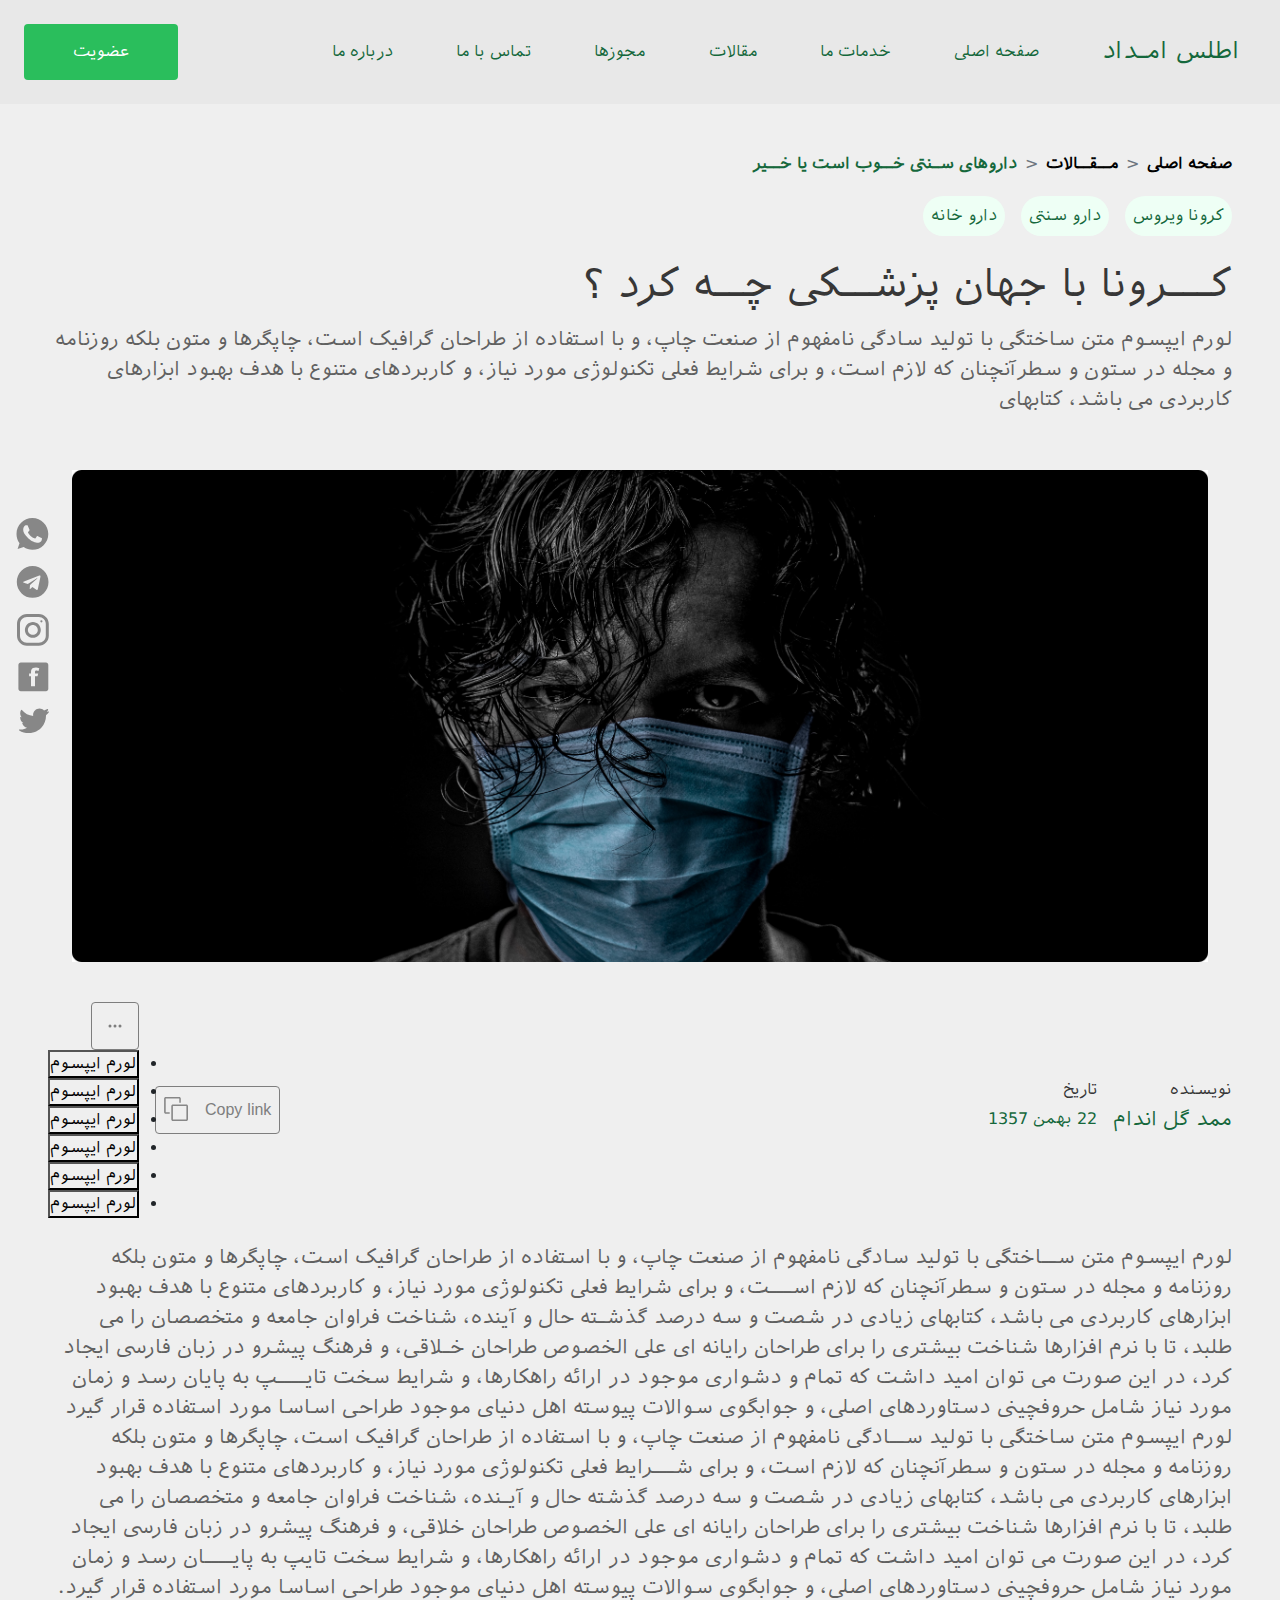
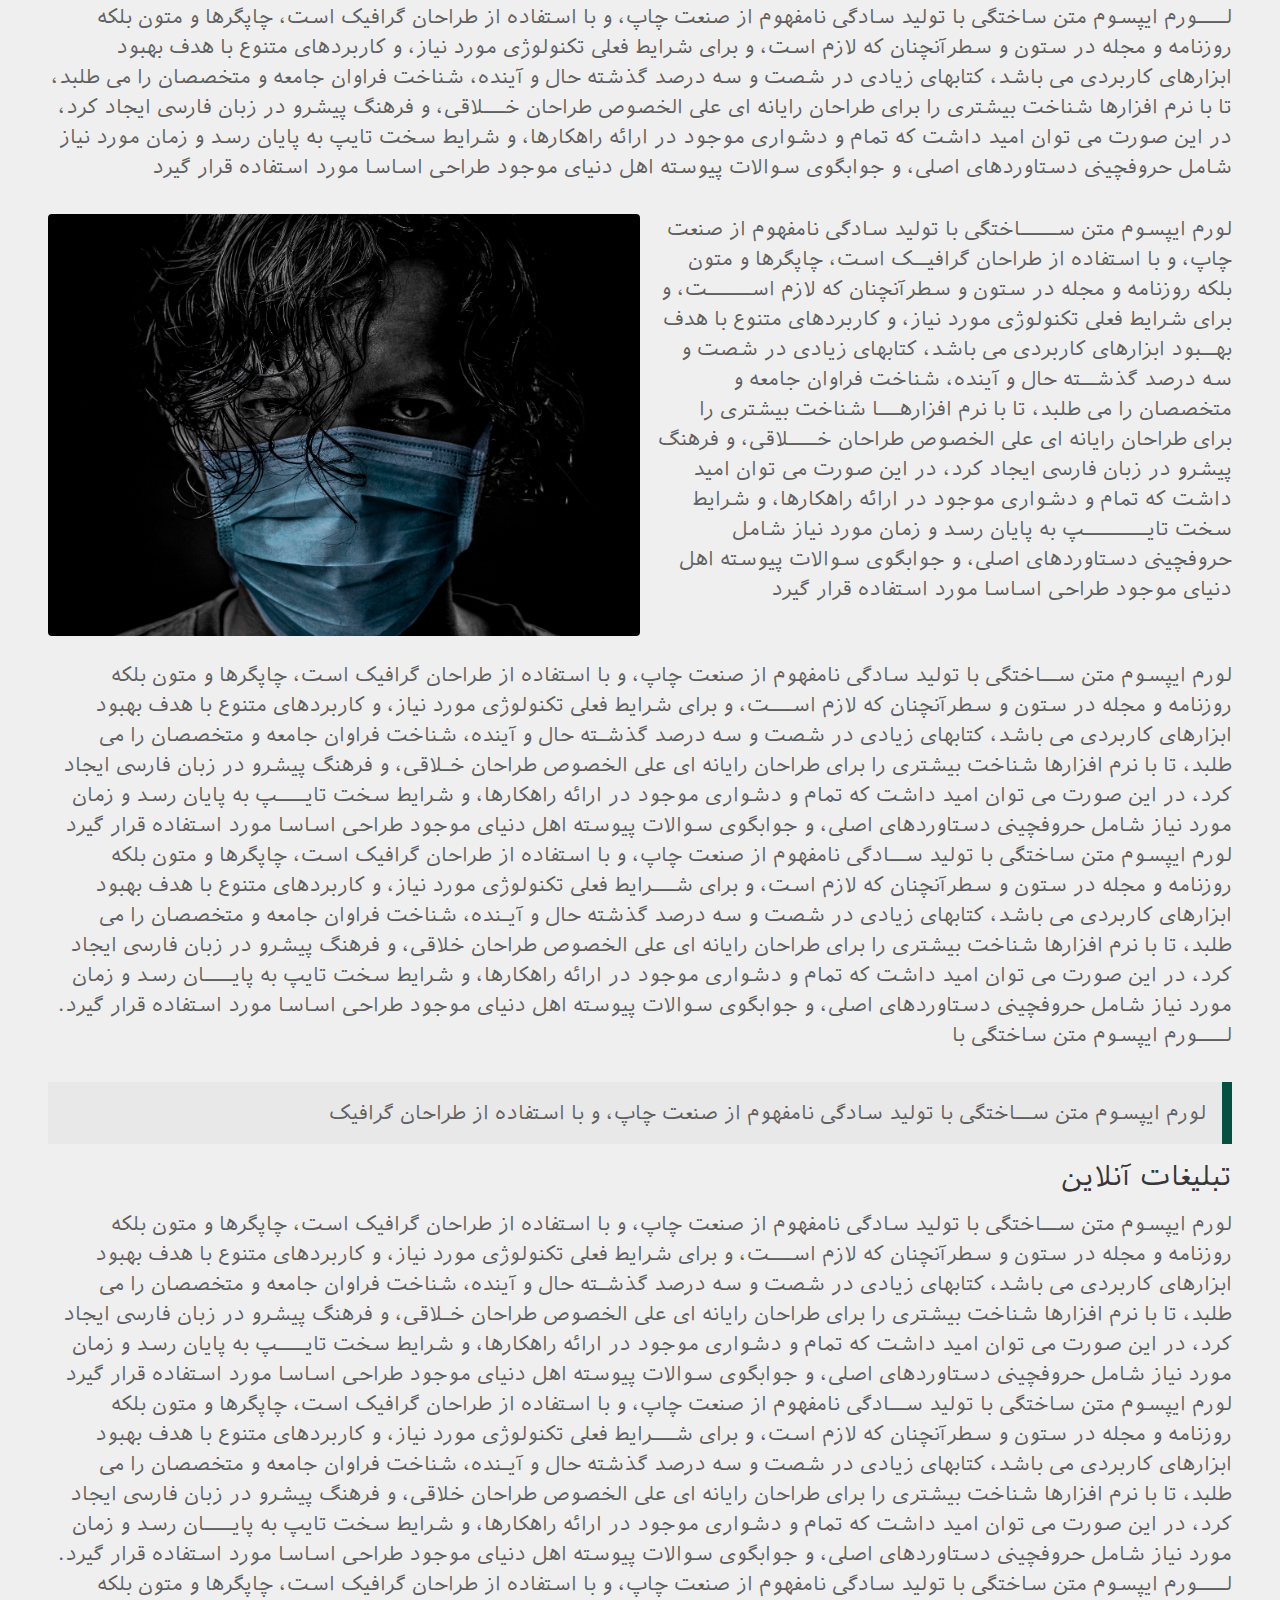
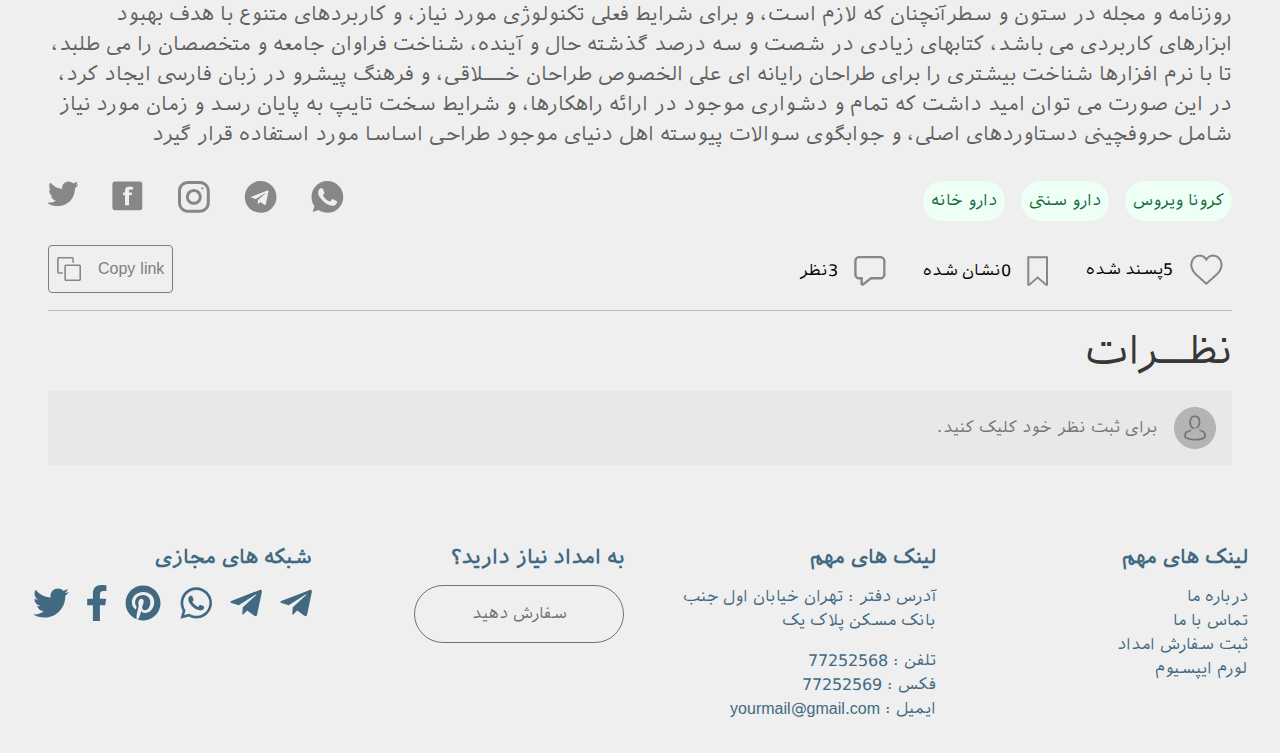
==== commit 736a16f8: "created structure of list of items of social media btn" ====
--- a/pages/blog/index.html
+++ b/pages/blog/index.html
@@ -180,12 +180,12 @@
                 <div class="dv-header-drop-down-holder">
                     <button class="dv-header-drop-down-toggle">مقالات</button>
                     <ul class="dv-header-dropped-down-list">
-                        <li class="dv-header-dropped-down-item"><a href="#"><button class="dv-header-drop-down-btn">لورم ایپسوم</button></a></li>
-                        <li class="dv-header-dropped-down-item"><a href="#"><button class="dv-header-drop-down-btn">لورم ایپسوم</button></a></li>
-                        <li class="dv-header-dropped-down-item"><a href="#"><button class="dv-header-drop-down-btn">لورم ایپسوم</button></a></li>
-                        <li class="dv-header-dropped-down-item"><a href="#"><button class="dv-header-drop-down-btn">لورم ایپسوم</button></a></li>
-                        <li class="dv-header-dropped-down-item"><a href="#"><button class="dv-header-drop-down-btn">لورم ایپسوم</button></a></li>
-                        <li class="dv-header-dropped-down-item"><a href="#"><button class="dv-header-drop-down-btn">لورم ایپسوم</button></a></li>
+                        <li class="dv-header-dropped-down-item"><a href="index.html"><button class="dv-header-drop-down-btn">لورم ایپسوم</button></a></li>
+                        <li class="dv-header-dropped-down-item"><a href="index.html"><button class="dv-header-drop-down-btn">لورم ایپسوم</button></a></li>
+                        <li class="dv-header-dropped-down-item"><a href="index.html"><button class="dv-header-drop-down-btn">لورم ایپسوم</button></a></li>
+                        <li class="dv-header-dropped-down-item"><a href="index.html"><button class="dv-header-drop-down-btn">لورم ایپسوم</button></a></li>
+                        <li class="dv-header-dropped-down-item"><a href="index.html"><button class="dv-header-drop-down-btn">لورم ایپسوم</button></a></li>
+                        <li class="dv-header-dropped-down-item"><a href="index.html"><button class="dv-header-drop-down-btn">لورم ایپسوم</button></a></li>
                     </ul>
                 </div>
             </li>
@@ -296,11 +296,21 @@
                     Copy link
                     <svg xmlns="http://www.w3.org/2000/svg" class="dv-mr-1" viewBox="0 0 25 25" width="25" height="25"><defs><clipPath clipPathUnits="userSpaceOnUse" id="cp1"><path d="m-207-1047h1366v4480h-1366z"/></clipPath></defs><style>.A{fill:#878787}</style><g clip-path="url(#cp1)"><path class="A" d="m1.8 0.1h13.3c1 0 1.7 0.7 1.7 1.7v4h-1.5v-4c0-0.1-0.1-0.2-0.2-0.2h-13.3c0 0-0.1 0.1-0.1 0.2v13.2c0 0.1 0.1 0.2 0.1 0.2h3.9v1.6h-3.9c-0.9 0-1.7-0.8-1.7-1.8v-13.2c0-1 0.8-1.7 1.7-1.7z"/><path fill-rule="evenodd" class="A" d="m9 7.4h13.3c0.9 0 1.7 0.7 1.7 1.7v13.2c0 1-0.8 1.8-1.7 1.8h-13.3c-0.9 0-1.7-0.8-1.7-1.8v-13.2c0-1 0.8-1.7 1.7-1.7zm0 15.1h13.3c0.1 0 0.1-0.1 0.1-0.2v-13.2c0-0.1 0-0.2-0.1-0.2h-13.3c-0.1 0-0.1 0.1-0.1 0.2v13.2c0 0.1 0 0.2 0.1 0.2z"/></g></svg>
                 </button>
-                <button class="dv-article-btns">
-                    <svg xmlns="http://www.w3.org/2000/svg" width="16" height="16" fill="currentColor" class="bi bi-three-dots" viewBox="0 0 16 16">
-                        <path d="M3 9.5a1.5 1.5 0 1 1 0-3 1.5 1.5 0 0 1 0 3zm5 0a1.5 1.5 0 1 1 0-3 1.5 1.5 0 0 1 0 3zm5 0a1.5 1.5 0 1 1 0-3 1.5 1.5 0 0 1 0 3z"/>
-                    </svg>
-                </button>
+                <div>
+                    <button class="dv-article-btns">
+                        <svg xmlns="http://www.w3.org/2000/svg" width="16" height="16" fill="currentColor" class="bi bi-three-dots" viewBox="0 0 16 16">
+                            <path d="M3 9.5a1.5 1.5 0 1 1 0-3 1.5 1.5 0 0 1 0 3zm5 0a1.5 1.5 0 1 1 0-3 1.5 1.5 0 0 1 0 3zm5 0a1.5 1.5 0 1 1 0-3 1.5 1.5 0 0 1 0 3z"/>
+                        </svg>
+                    </button>
+                    <ul class="dv-drop-down-article-btn-list">
+                        <li class="dv-drop-down-article-btn-item"><a href="#"><button class="dv-drop-down-article-btn-btn">لورم ایپسوم</button></a></li>
+                        <li class="dv-drop-down-article-btn-item"><a href="#"><button class="dv-drop-down-article-btn-btn">لورم ایپسوم</button></a></li>
+                        <li class="dv-drop-down-article-btn-item"><a href="#"><button class="dv-drop-down-article-btn-btn">لورم ایپسوم</button></a></li>
+                        <li class="dv-drop-down-article-btn-item"><a href="#"><button class="dv-drop-down-article-btn-btn">لورم ایپسوم</button></a></li>
+                        <li class="dv-drop-down-article-btn-item"><a href="#"><button class="dv-drop-down-article-btn-btn">لورم ایپسوم</button></a></li>
+                        <li class="dv-drop-down-article-btn-item"><a href="#"><button class="dv-drop-down-article-btn-btn">لورم ایپسوم</button></a></li>
+                    </ul>
+                </div>
             </div>
         </div>
         <!--Article Side-->
--- a/pages/blog/src/style.css
+++ b/pages/blog/src/style.css
@@ -211,7 +211,7 @@
     position: fixed;
     left: 25%;
     top: -60%;
-    transition: .3s;
+    transition: .4s;
 }
 
 .dv-pop-up-dark-bg {
@@ -262,4 +262,11 @@
         display: flex;
         flex-direction: column;
     }
+}
+
+@media (max-width: 613px) {
+    .dv-pop-up {
+        width: 70%;
+        left: 15%;
+    }
 }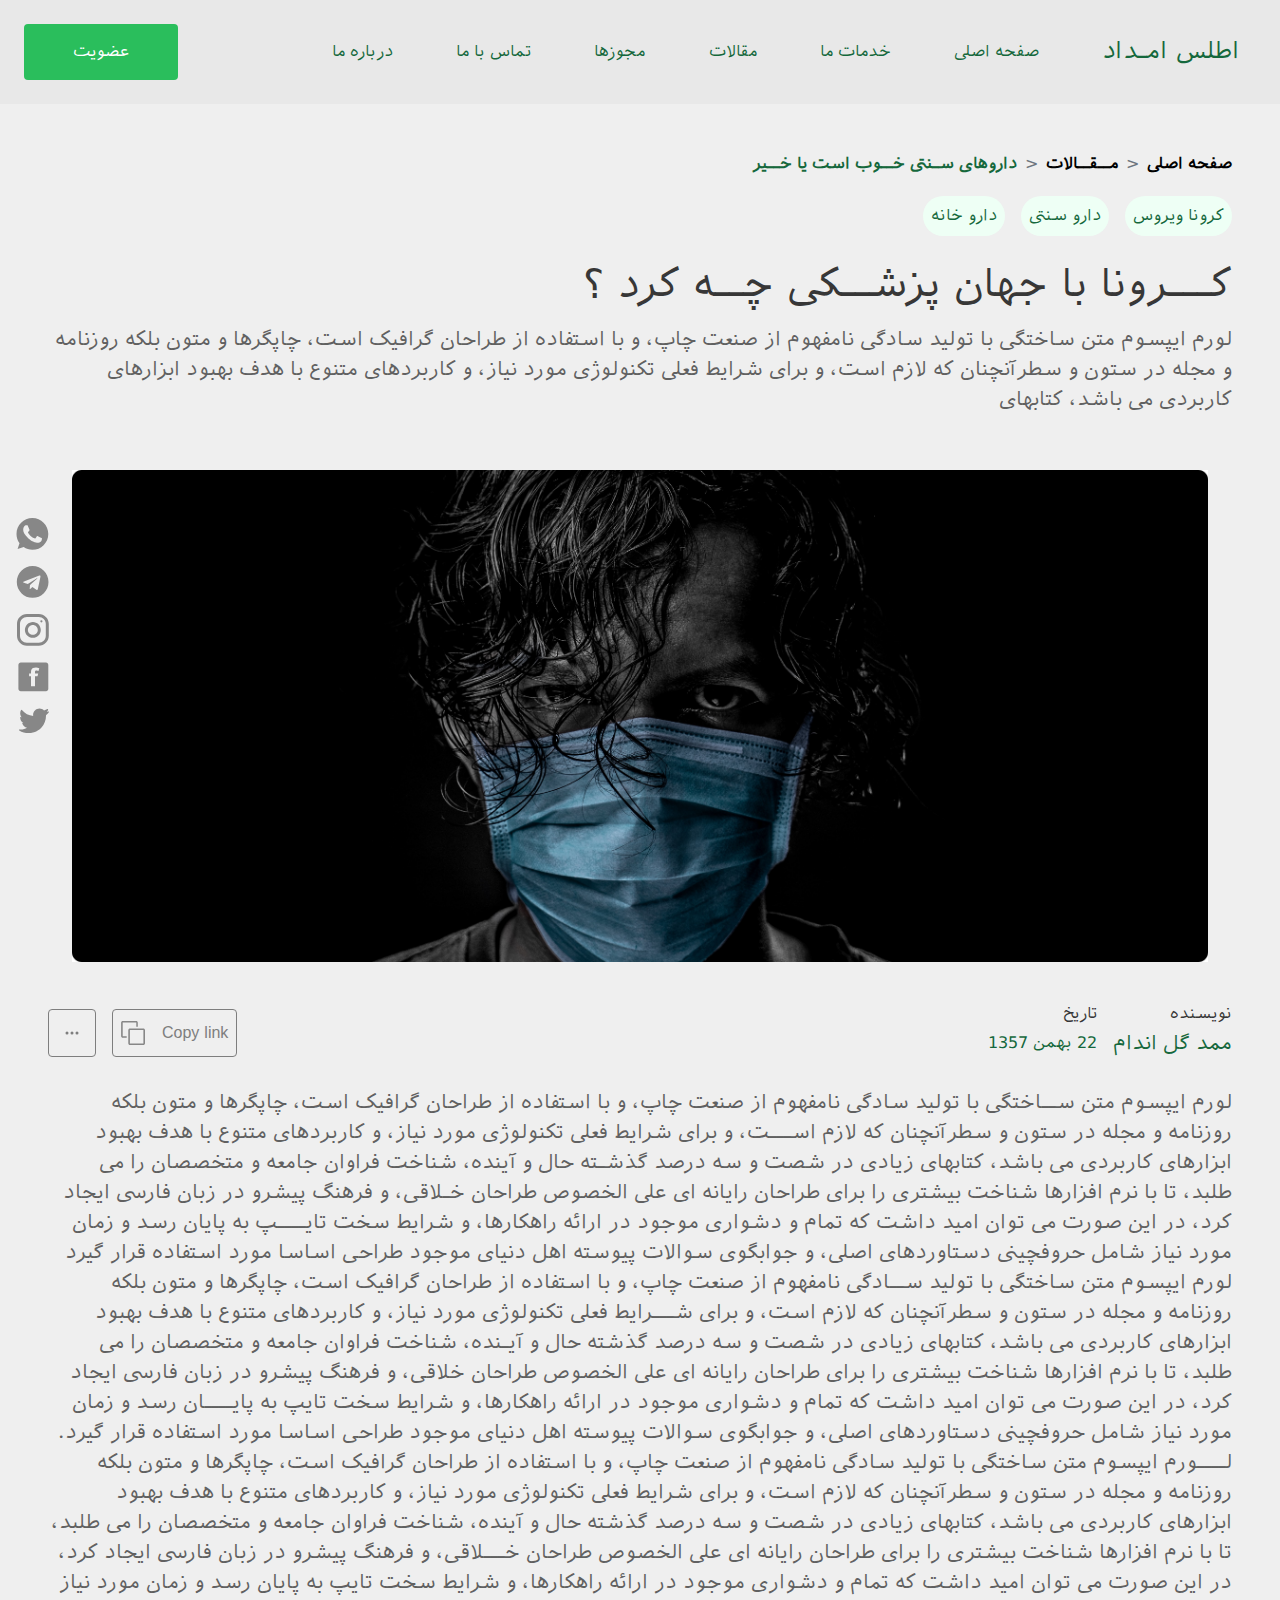
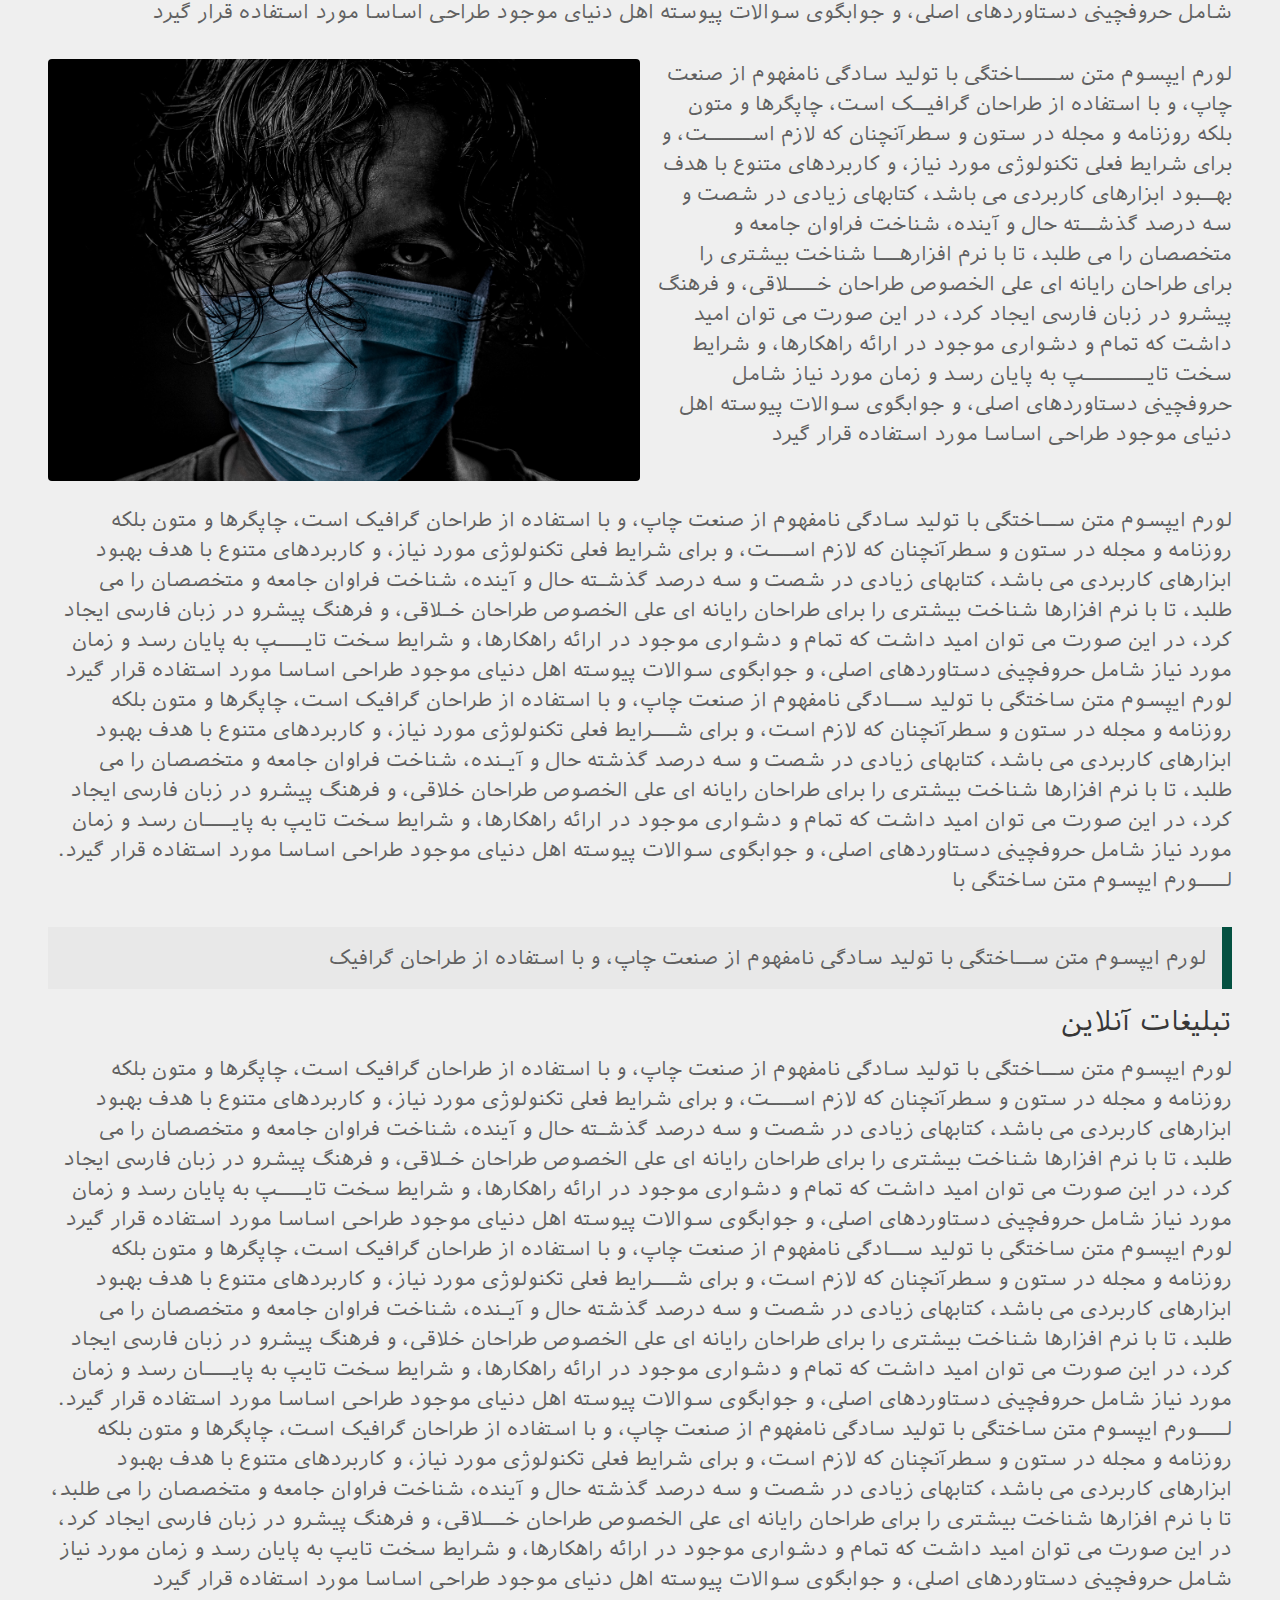
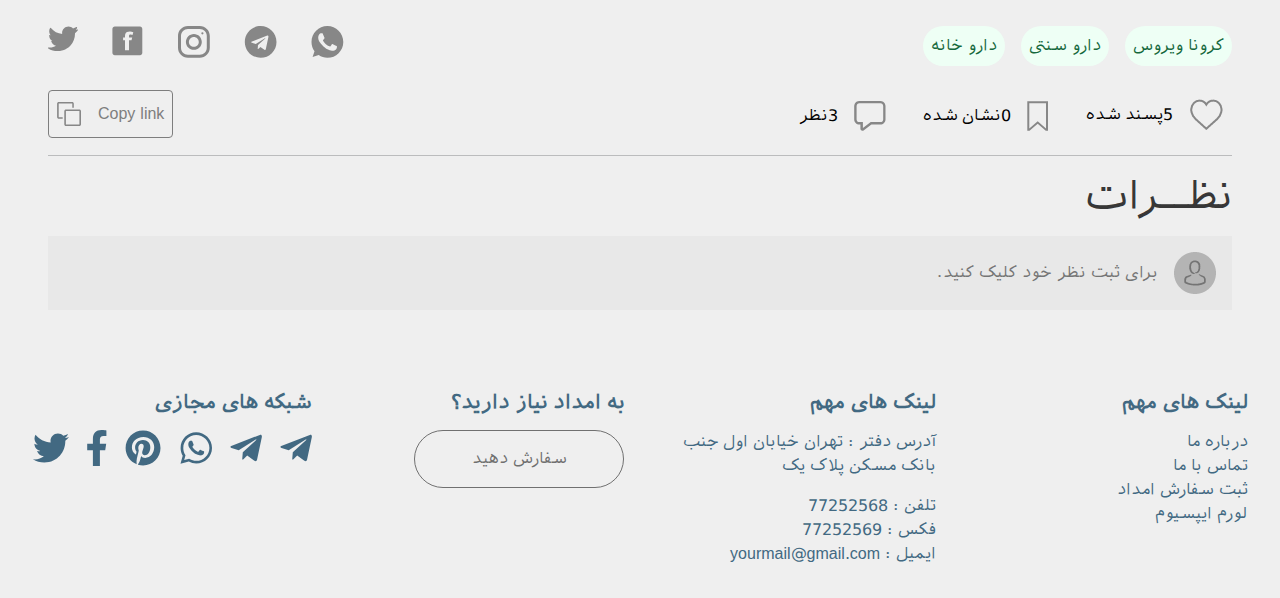
==== commit 582427d9: "added list of items  that they show on hover at option btn thats under first image of page" ====
--- a/pages/blog/index.html
+++ b/pages/blog/index.html
@@ -297,7 +297,7 @@
                     <svg xmlns="http://www.w3.org/2000/svg" class="dv-mr-1" viewBox="0 0 25 25" width="25" height="25"><defs><clipPath clipPathUnits="userSpaceOnUse" id="cp1"><path d="m-207-1047h1366v4480h-1366z"/></clipPath></defs><style>.A{fill:#878787}</style><g clip-path="url(#cp1)"><path class="A" d="m1.8 0.1h13.3c1 0 1.7 0.7 1.7 1.7v4h-1.5v-4c0-0.1-0.1-0.2-0.2-0.2h-13.3c0 0-0.1 0.1-0.1 0.2v13.2c0 0.1 0.1 0.2 0.1 0.2h3.9v1.6h-3.9c-0.9 0-1.7-0.8-1.7-1.8v-13.2c0-1 0.8-1.7 1.7-1.7z"/><path fill-rule="evenodd" class="A" d="m9 7.4h13.3c0.9 0 1.7 0.7 1.7 1.7v13.2c0 1-0.8 1.8-1.7 1.8h-13.3c-0.9 0-1.7-0.8-1.7-1.8v-13.2c0-1 0.8-1.7 1.7-1.7zm0 15.1h13.3c0.1 0 0.1-0.1 0.1-0.2v-13.2c0-0.1 0-0.2-0.1-0.2h-13.3c-0.1 0-0.1 0.1-0.1 0.2v13.2c0 0.1 0 0.2 0.1 0.2z"/></g></svg>
                 </button>
                 <div>
-                    <button class="dv-article-btns">
+                    <button class="dv-article-btns dv-options">
                         <svg xmlns="http://www.w3.org/2000/svg" width="16" height="16" fill="currentColor" class="bi bi-three-dots" viewBox="0 0 16 16">
                             <path d="M3 9.5a1.5 1.5 0 1 1 0-3 1.5 1.5 0 0 1 0 3zm5 0a1.5 1.5 0 1 1 0-3 1.5 1.5 0 0 1 0 3zm5 0a1.5 1.5 0 1 1 0-3 1.5 1.5 0 0 1 0 3z"/>
                         </svg>
--- a/pages/blog/src/style.css
+++ b/pages/blog/src/style.css
@@ -220,6 +220,42 @@
     display: block !important;
 }
 
+.dv-drop-down-article-btn-list {
+    list-style: none;
+    position: absolute;
+    left: 3rem;
+    width: 10rem;
+    box-shadow: 0 0 30px rgba(0,0,0,.2);
+    border-radius: .5rem;
+    overflow: hidden;
+    opacity: 0;
+    pointer-events: none;
+    transition: .3s;
+}
+
+.dv-article-btns.dv-options:hover ~ .dv-drop-down-article-btn-list,
+.dv-drop-down-article-btn-list:hover{
+    pointer-events: visible;
+    opacity: 100%;
+}
+
+.dv-drop-down-article-btn-item {width: 100%;}
+.dv-drop-down-article-btn-item > a {text-decoration: none;}
+.dv-drop-down-article-btn-btn:hover {background-color: var(--green-darker);}
+.dv-drop-down-article-btn-btn:active {background-color: var(--green-darkest);}
+
+.dv-drop-down-article-btn-btn {
+    background-color: var(--green);
+    color: white;
+    width: 100%;
+    padding: 1rem;
+    display: flex;
+    justify-content: start;
+    border: none;
+    transition: .3s;
+}
+
+
 @media (max-width: 991px) {
     .dv-main-image-2-paragraph {width: 100%;}
     .dv-main-image-2-holder {
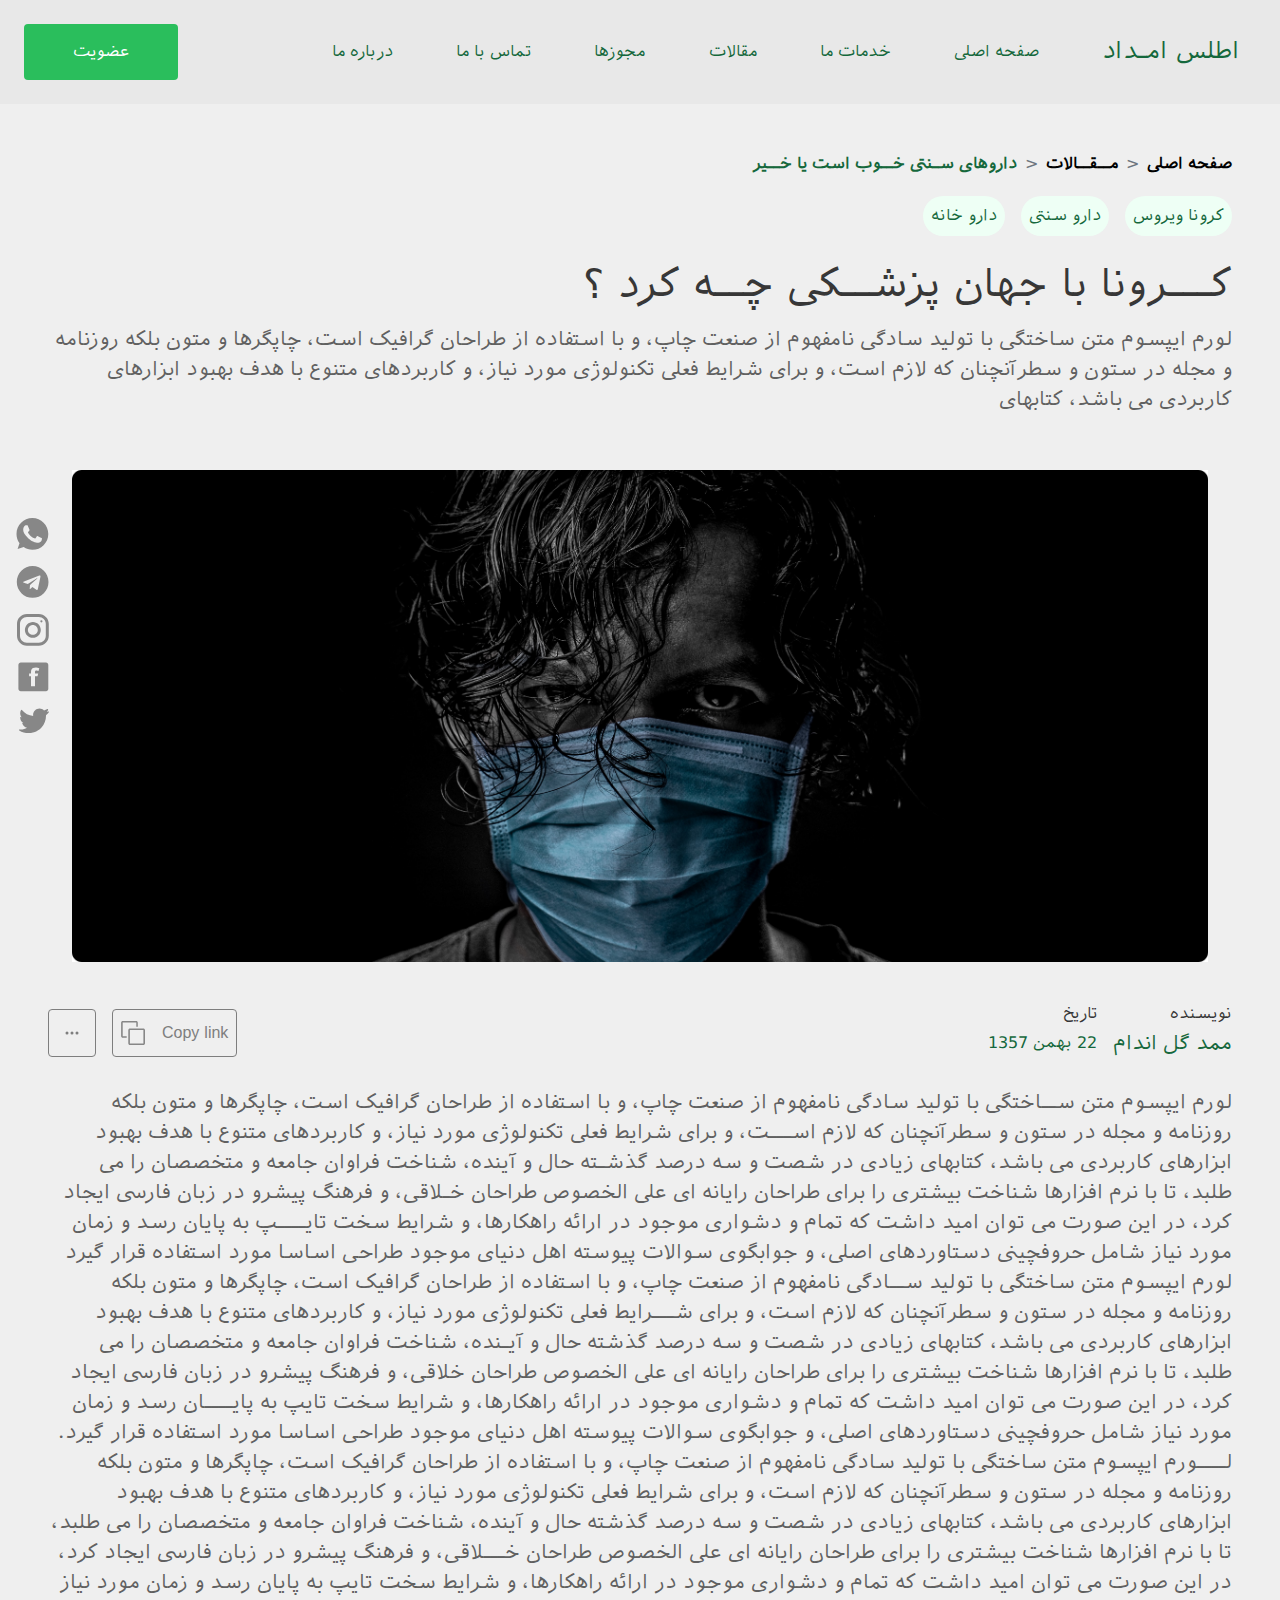
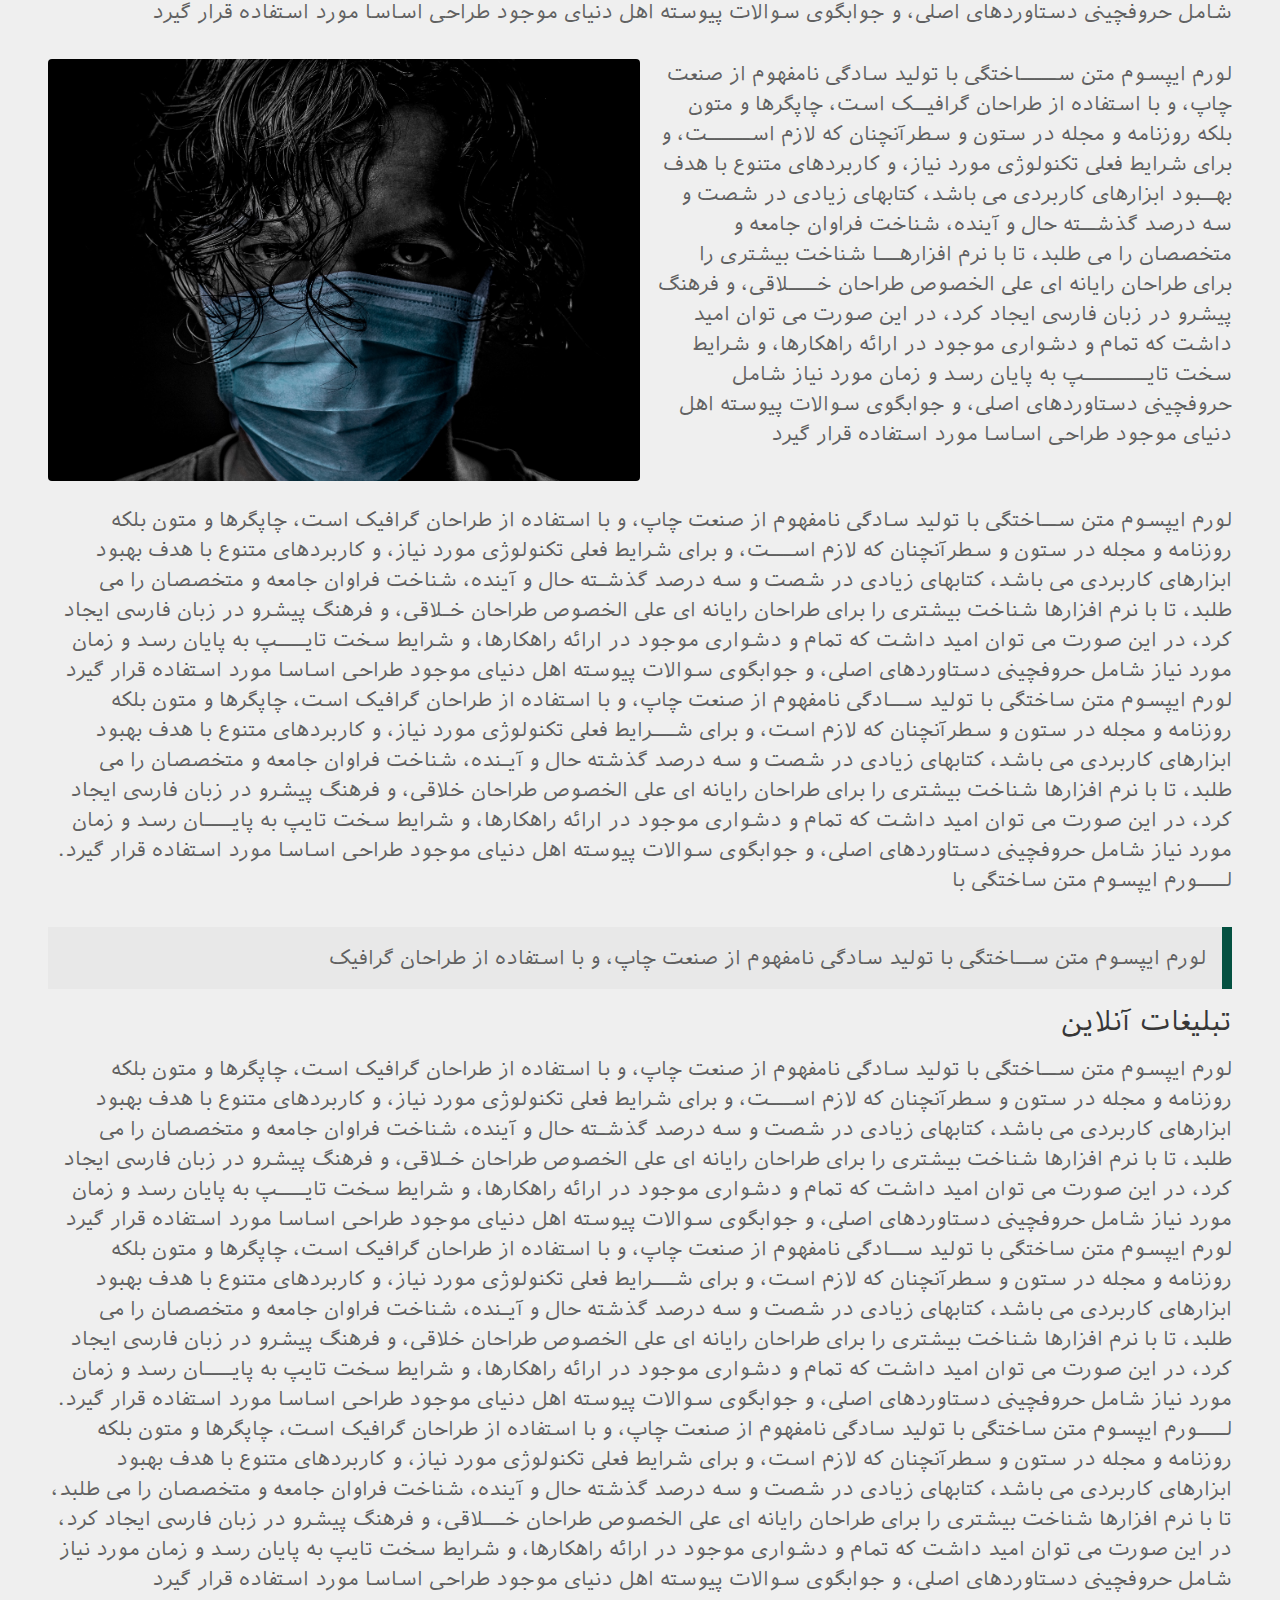
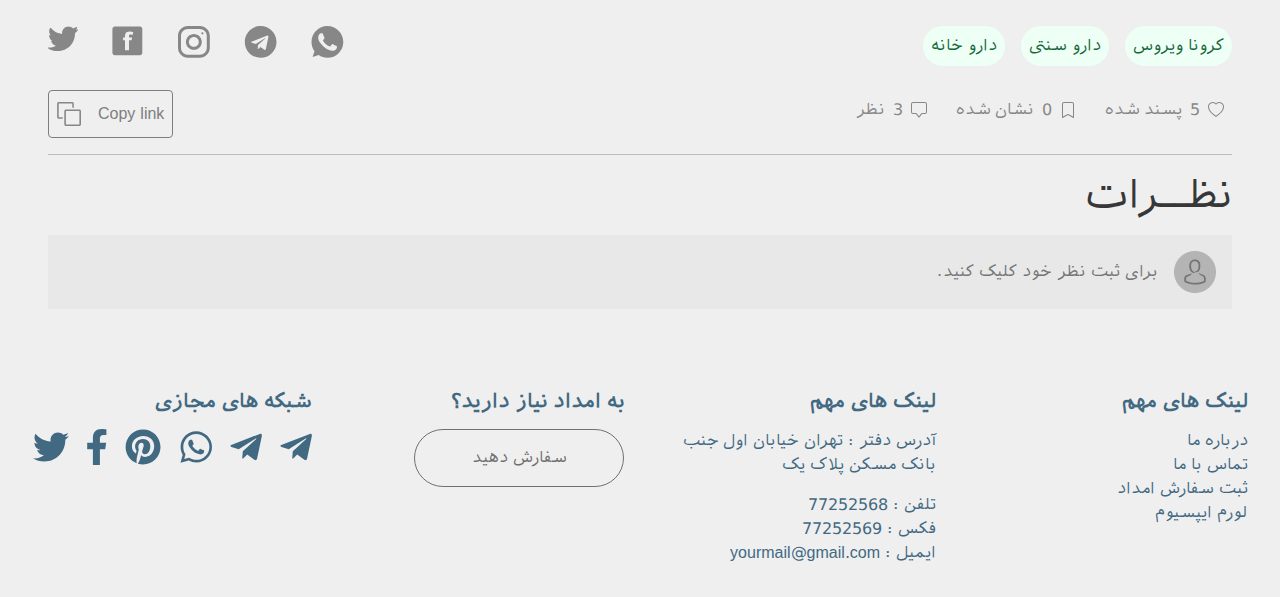
==== commit e84ef41e: "edited some structures and styles" ====
--- a/pages/blog/index.html
+++ b/pages/blog/index.html
@@ -365,19 +365,25 @@
             <div class="dv-bottom-side-cta">
                 <!--Right Side-->
                 <div class="dv-bottom-side-cta-like-cm-save">
-                    <button class="dv-like-comment-save-btn dv-ml-1">
-                        <svg xmlns="http://www.w3.org/2000/svg" class="dv-ml-1" viewBox="0 0 35 33" width="35" height="33"><defs><clipPath clipPathUnits="userSpaceOnUse" id="cp1"><path d="m-1258-3731h1366v4480h-1366z"/></clipPath><image width="35" height="33" id="img1" href="[data-uri]"/></defs><style></style><g clip-path="url(#cp1)"><use  href="#img1" transform="matrix(1,0,0,1,0,0)"/></g></svg>
-                        <span>5</span>
+                    <button class="dv-like-comment-save-btn dv-ml-dot-5">
+                        <svg xmlns="http://www.w3.org/2000/svg" width="16" height="16" fill="currentColor" class="bi bi-heart dv-ml-dot-5" viewBox="0 0 16 16">
+                            <path d="m8 2.748-.717-.737C5.6.281 2.514.878 1.4 3.053c-.523 1.023-.641 2.5.314 4.385.92 1.815 2.834 3.989 6.286 6.357 3.452-2.368 5.365-4.542 6.286-6.357.955-1.886.838-3.362.314-4.385C13.486.878 10.4.28 8.717 2.01L8 2.748zM8 15C-7.333 4.868 3.279-3.04 7.824 1.143c.06.055.119.112.176.171a3.12 3.12 0 0 1 .176-.17C12.72-3.042 23.333 4.867 8 15z"/>
+                        </svg>
+                        <span class="dv-ml-dot-5">5</span>
                         پسند شده
                     </button>
-                    <button class="dv-like-comment-save-btn dv-ml-1">
-                        <svg xmlns="http://www.w3.org/2000/svg" class="dv-ml-1" viewBox="0 0 22 30" width="22" height="30"><defs><clipPath clipPathUnits="userSpaceOnUse" id="cp1"><path d="m-1127-3732h1366v4480h-1366z"/></clipPath></defs><style>.A{fill:#878787}</style><g clip-path="url(#cp1)"><path fill-rule="evenodd" class="A" d="m21 29.8h-2.2l-8.1-7.1l-8.2 7.1h-2.2v-29.6h20.7zm-18.7-27.5v25.1l8.4-7.2l8.3 7.2v-25.1z"/></g></svg>
-                        <span>0</span>
+                    <button class="dv-like-comment-save-btn dv-ml-dot-5">
+                        <svg xmlns="http://www.w3.org/2000/svg" width="16" height="16" fill="currentColor" class="bi bi-bookmark dv-ml-dot-5" viewBox="0 0 16 16">
+                            <path d="M2 2a2 2 0 0 1 2-2h8a2 2 0 0 1 2 2v13.5a.5.5 0 0 1-.777.416L8 13.101l-5.223 2.815A.5.5 0 0 1 2 15.5V2zm2-1a1 1 0 0 0-1 1v12.566l4.723-2.482a.5.5 0 0 1 .554 0L13 14.566V2a1 1 0 0 0-1-1H4z"/>
+                        </svg>
+                        <span class="dv-ml-dot-5">0</span>
                         نشان شده
                     </button>
                     <button class="dv-like-comment-save-btn">
-                        <svg xmlns="http://www.w3.org/2000/svg" class="dv-ml-1" viewBox="0 0 32 30" width="32" height="30"><defs><clipPath clipPathUnits="userSpaceOnUse" id="cp1"><path d="m-978-3732h1366v4480h-1366z"/></clipPath></defs><style>.A{fill:#878787}</style><g clip-path="url(#cp1)"><path fill-rule="evenodd" class="A" d="m5.3 23.5c-2.8 0-5.1-2.3-5.1-5.1v-13.3c0-2.8 2.3-5.1 5.1-5.1h21.1c2.8 0 5.1 2.3 5.1 5.1v13.3c0 2.8-2.3 5.1-5.1 5.1h-9l-7.8 5.9c-0.9 0.6-2.1 0.4-2.8-0.4c-0.2-0.4-0.4-0.8-0.4-1.2v-4.3zm11.4-2.4h9.8c1.5 0 2.7-1.2 2.7-2.7v-13.3c0-1.5-1.2-2.8-2.7-2.8h-21.2c-1.5 0-2.7 1.3-2.7 2.8v13.3c0 1.5 1.2 2.7 2.7 2.7h3.6v1.2v4.7z"/></g></svg>
-                        <span>3</span>
+                        <svg xmlns="http://www.w3.org/2000/svg" width="16" height="16" fill="currentColor" class="bi bi-chat-square dv-ml-dot-5" viewBox="0 0 16 16">
+                            <path d="M14 1a1 1 0 0 1 1 1v8a1 1 0 0 1-1 1h-2.5a2 2 0 0 0-1.6.8L8 14.333 6.1 11.8a2 2 0 0 0-1.6-.8H2a1 1 0 0 1-1-1V2a1 1 0 0 1 1-1h12zM2 0a2 2 0 0 0-2 2v8a2 2 0 0 0 2 2h2.5a1 1 0 0 1 .8.4l1.9 2.533a1 1 0 0 0 1.6 0l1.9-2.533a1 1 0 0 1 .8-.4H14a2 2 0 0 0 2-2V2a2 2 0 0 0-2-2H2z"/>
+                        </svg>
+                        <span class="dv-ml-dot-5">3</span>
                         نظر
                     </button>
                 </div>
--- a/pages/blog/src/style.css
+++ b/pages/blog/src/style.css
@@ -33,6 +33,9 @@
 .dv-bottom-side-cta-like-cm-save {width: 75%;}
 .dv-pop-up-close-btn:hover {background-color: var(--darker-white);color: black;}
 .dv-pop-up-close-btn:active {background-color: var(--darkest-white);}
+.dv-drop-down-article-btn-item > a {text-decoration: none;}
+.dv-drop-down-article-btn-list {left: 3rem;}
+.dv-ml-dot-5 {margin-left: .5rem;}
 
 .dv-paragraph {
     color: #616161;
@@ -91,6 +94,7 @@
     transition: .3s;
     display: inline-flex;
     align-items: center;
+    color: #878787;
 }
 
 .dv-comments-input-holder {
@@ -220,41 +224,10 @@
     display: block !important;
 }
 
-.dv-drop-down-article-btn-list {
-    list-style: none;
-    position: absolute;
-    left: 3rem;
-    width: 10rem;
-    box-shadow: 0 0 30px rgba(0,0,0,.2);
-    border-radius: .5rem;
-    overflow: hidden;
-    opacity: 0;
-    pointer-events: none;
-    transition: .3s;
-}
-
-.dv-article-btns.dv-options:hover ~ .dv-drop-down-article-btn-list,
-.dv-drop-down-article-btn-list:hover{
+.dv-article-btns.dv-options:focus ~ .dv-drop-down-article-btn-list{
+    opacity: 100%;
     pointer-events: visible;
-    opacity: 100%;
-}
-
-.dv-drop-down-article-btn-item {width: 100%;}
-.dv-drop-down-article-btn-item > a {text-decoration: none;}
-.dv-drop-down-article-btn-btn:hover {background-color: var(--green-darker);}
-.dv-drop-down-article-btn-btn:active {background-color: var(--green-darkest);}
-
-.dv-drop-down-article-btn-btn {
-    background-color: var(--green);
-    color: white;
-    width: 100%;
-    padding: 1rem;
-    display: flex;
-    justify-content: start;
-    border: none;
-    transition: .3s;
-}
-
+}
 
 @media (max-width: 991px) {
     .dv-main-image-2-paragraph {width: 100%;}
--- a/src/styles/styles.css
+++ b/src/styles/styles.css
@@ -76,8 +76,8 @@
 .dv-sect-4 {padding: 3rem;}
 .dv-text-right {text-align: right !important;}
 .dv-header-drop-down-toggle:hover {color: var(--green);}
-.dv-header-drop-down-btn:hover {background-color: var(--green-darker);}
-.dv-header-drop-down-btn:active {background-color: var(--green-darkest);}
+.dv-header-drop-down-btn:hover, .dv-drop-down-article-btn-btn:hover {background-color: var(--green-darker);}
+.dv-header-drop-down-btn:active, .dv-drop-down-article-btn-btn:active {background-color: var(--green-darkest);}
 .dv-nav-mobile-nav::-webkit-scrollbar {display: none;}
 .dv-mobile-nav-drop-down-btn:hover {background-color: #3d444b;}
 .dv-ml-1 {margin-left: 1rem;}
@@ -97,14 +97,14 @@
     transition: .3s;
 }
 
-
 .dv-header-drop-down-toggle:hover ~ .dv-header-dropped-down-list,
 .dv-header-dropped-down-list:hover{
     opacity: 100%;
     pointer-events: visible;
 }
 
-.dv-header-dropped-down-list {
+.dv-header-dropped-down-list,
+.dv-drop-down-article-btn-list{
     position: absolute;
     list-style: none;
     background-color: var(--green);
@@ -117,7 +117,8 @@
     box-shadow: 0 0 30px rgba(0,0,0,.2);
 }
 
-.dv-header-drop-down-btn {
+.dv-header-drop-down-btn,
+.dv-drop-down-article-btn-btn{
     background-color: var(--green);
     width: 100%;
     padding: 1rem;
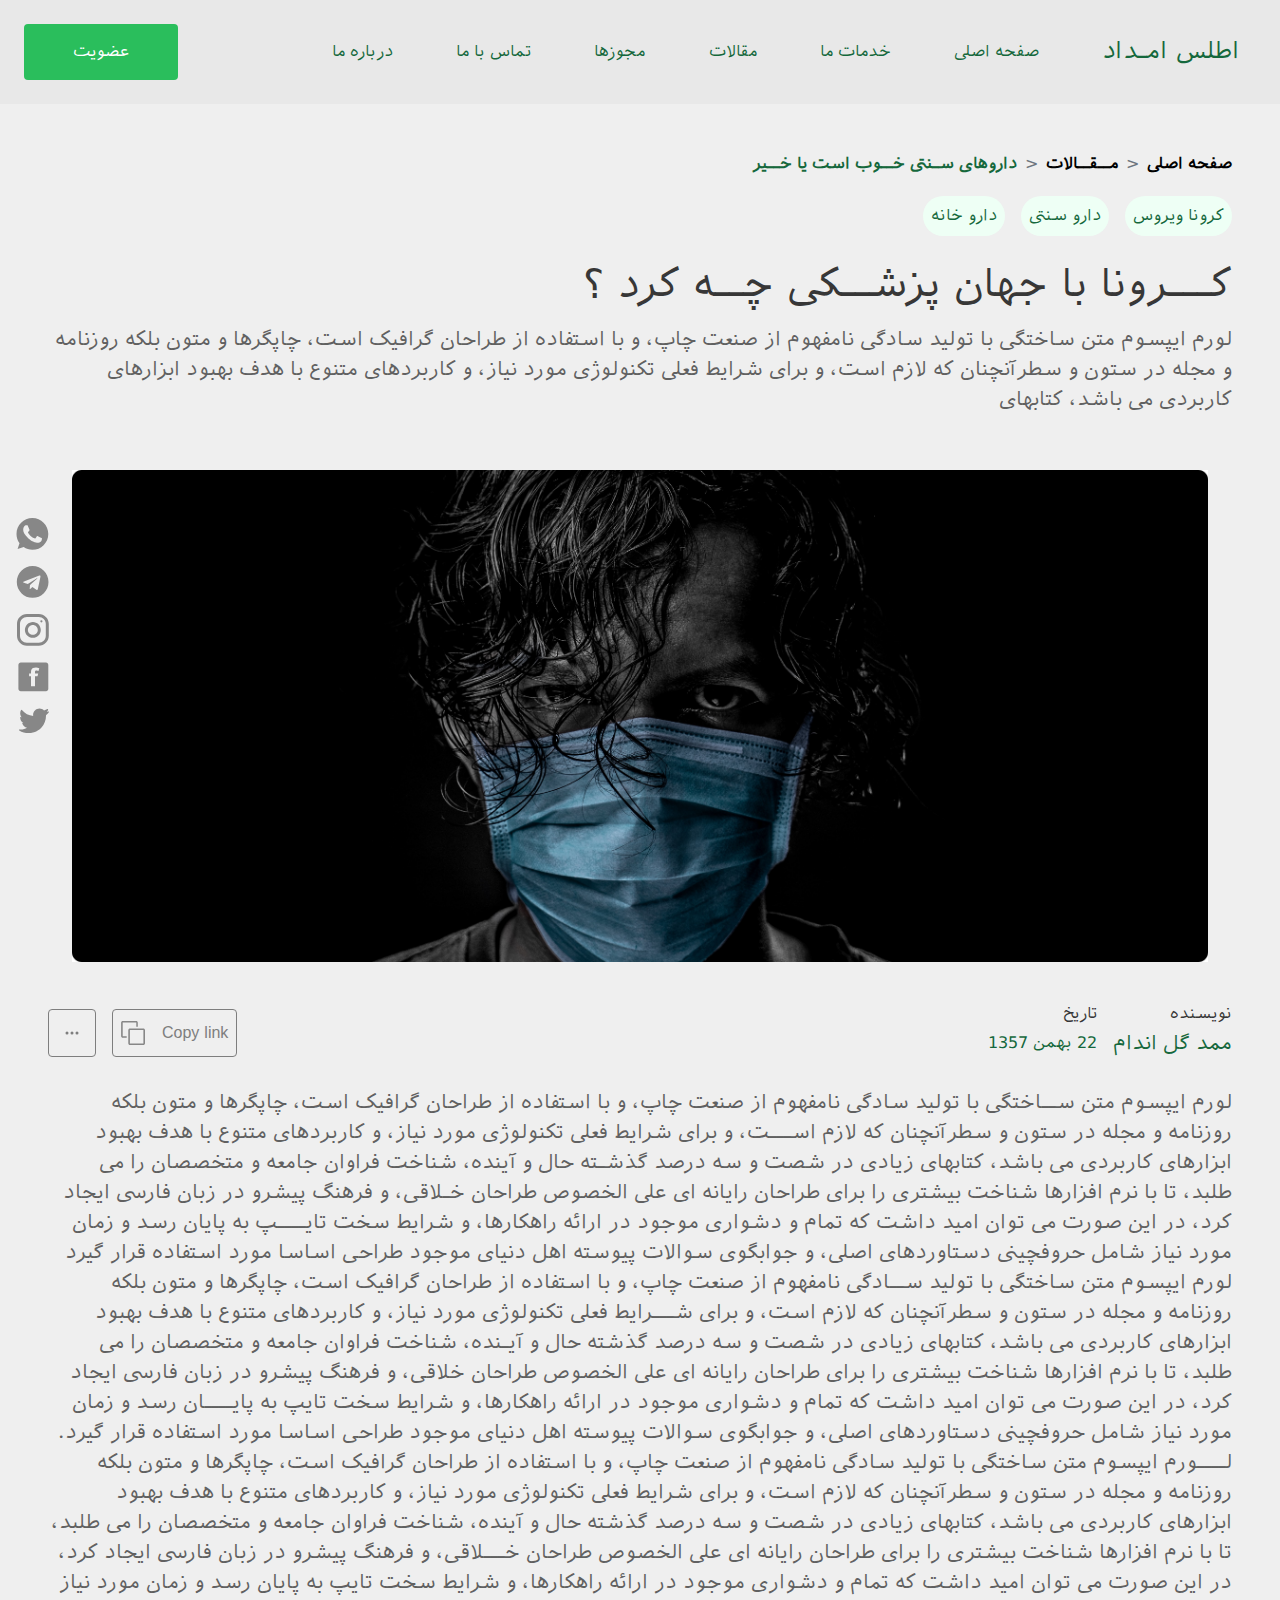
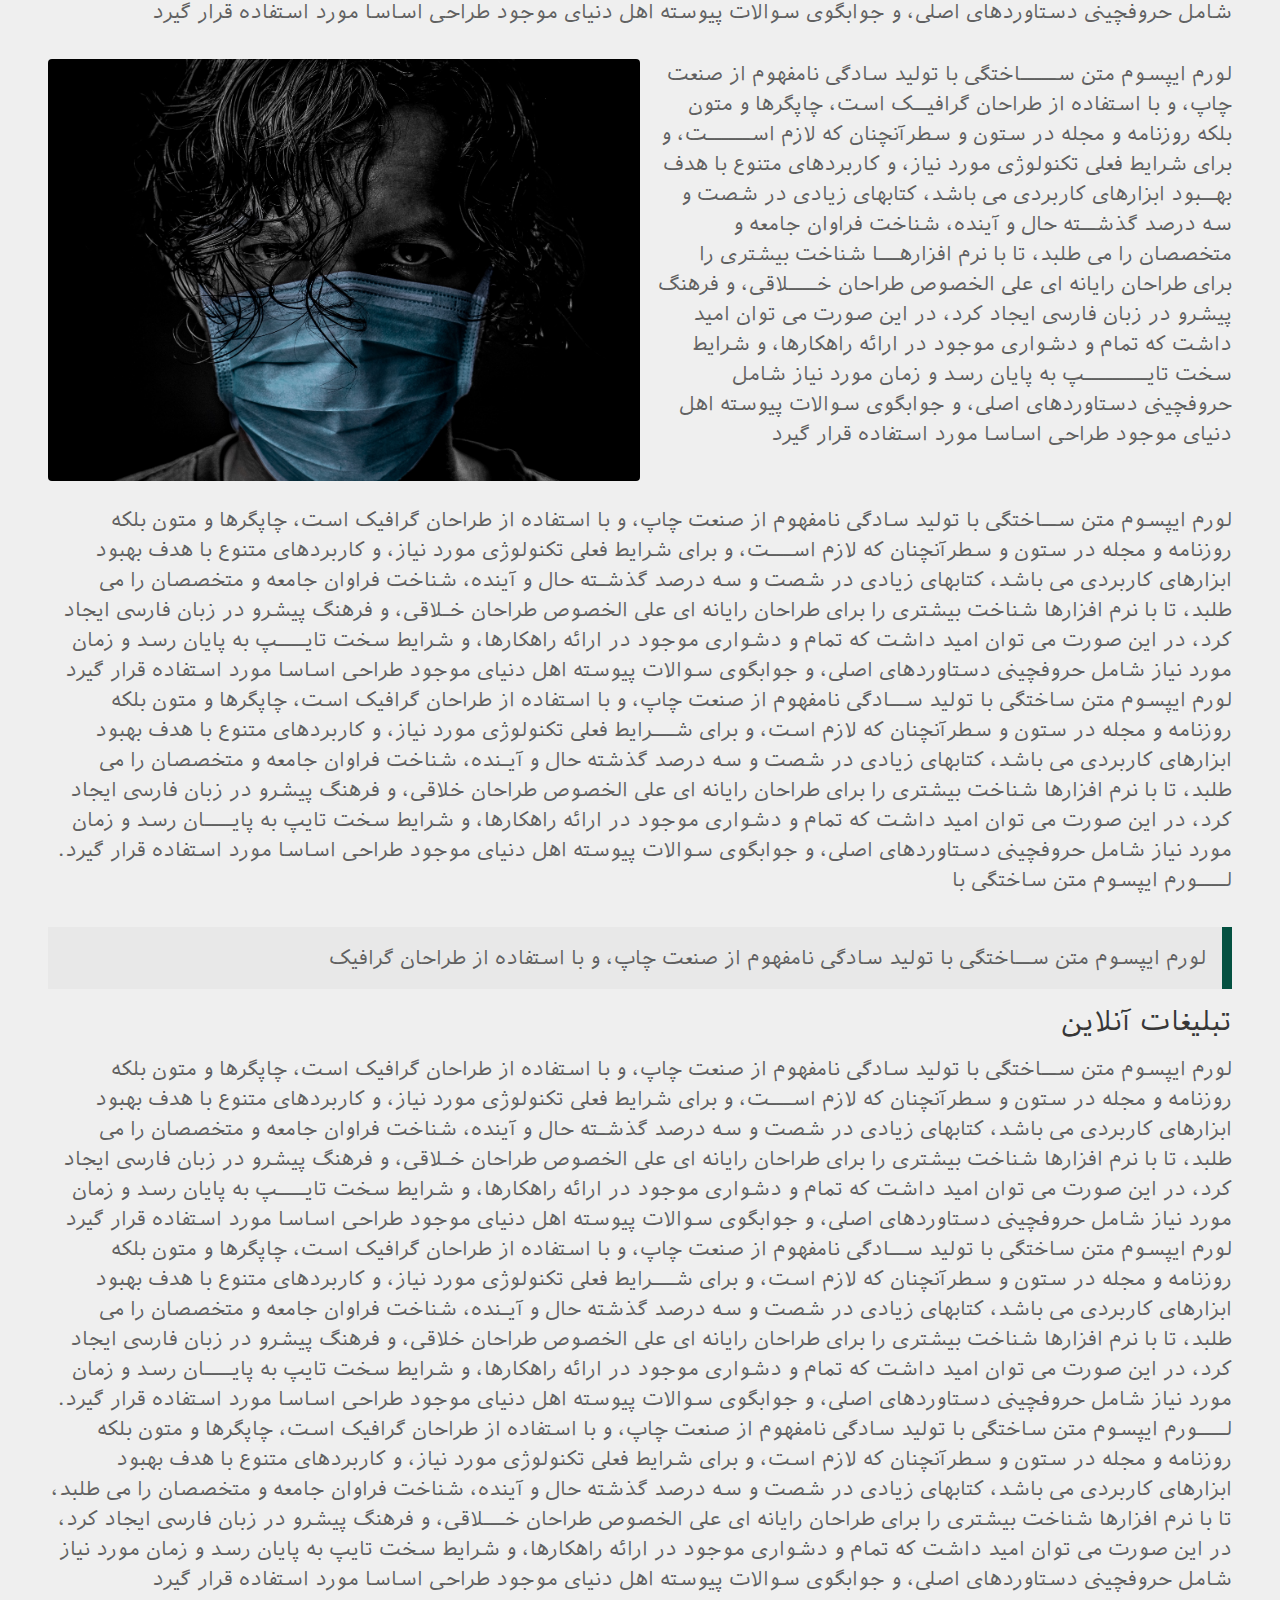
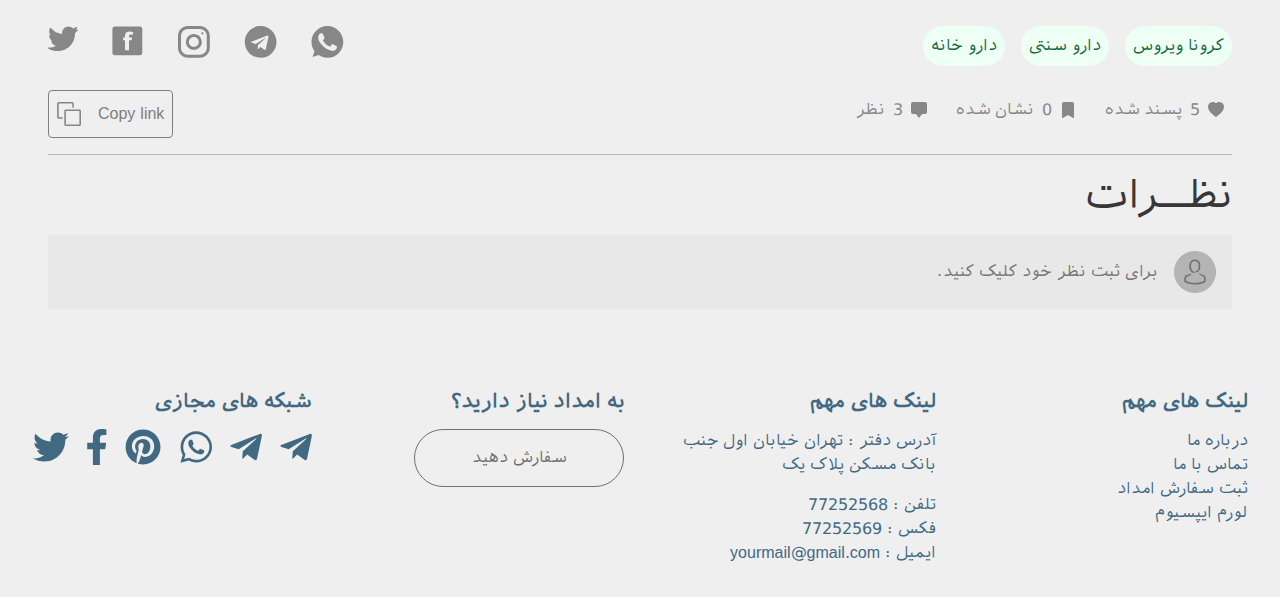
==== commit 9942bcb7: "added some js to like, comment, save btn" ====
--- a/pages/blog/index.html
+++ b/pages/blog/index.html
@@ -365,23 +365,23 @@
             <div class="dv-bottom-side-cta">
                 <!--Right Side-->
                 <div class="dv-bottom-side-cta-like-cm-save">
-                    <button class="dv-like-comment-save-btn dv-ml-dot-5">
-                        <svg xmlns="http://www.w3.org/2000/svg" width="16" height="16" fill="currentColor" class="bi bi-heart dv-ml-dot-5" viewBox="0 0 16 16">
-                            <path d="m8 2.748-.717-.737C5.6.281 2.514.878 1.4 3.053c-.523 1.023-.641 2.5.314 4.385.92 1.815 2.834 3.989 6.286 6.357 3.452-2.368 5.365-4.542 6.286-6.357.955-1.886.838-3.362.314-4.385C13.486.878 10.4.28 8.717 2.01L8 2.748zM8 15C-7.333 4.868 3.279-3.04 7.824 1.143c.06.055.119.112.176.171a3.12 3.12 0 0 1 .176-.17C12.72-3.042 23.333 4.867 8 15z"/>
+                    <button class="dv-like-comment-save-btn dv-ml-dot-5" id="dv-like-btn">
+                        <svg xmlns="http://www.w3.org/2000/svg" width="16" height="16" fill="currentColor" class="bi bi-heart-fill dv-ml-dot-5" viewBox="0 0 16 16">
+                            <path fill-rule="evenodd" d="M8 1.314C12.438-3.248 23.534 4.735 8 15-7.534 4.736 3.562-3.248 8 1.314z"/>
                         </svg>
-                        <span class="dv-ml-dot-5">5</span>
+                        <span id="dv-like-number" class="dv-ml-dot-5">5</span>
                         پسند شده
                     </button>
-                    <button class="dv-like-comment-save-btn dv-ml-dot-5">
-                        <svg xmlns="http://www.w3.org/2000/svg" width="16" height="16" fill="currentColor" class="bi bi-bookmark dv-ml-dot-5" viewBox="0 0 16 16">
-                            <path d="M2 2a2 2 0 0 1 2-2h8a2 2 0 0 1 2 2v13.5a.5.5 0 0 1-.777.416L8 13.101l-5.223 2.815A.5.5 0 0 1 2 15.5V2zm2-1a1 1 0 0 0-1 1v12.566l4.723-2.482a.5.5 0 0 1 .554 0L13 14.566V2a1 1 0 0 0-1-1H4z"/>
+                    <button class="dv-like-comment-save-btn dv-ml-dot-5" id="dv-save-btn">
+                        <svg xmlns="http://www.w3.org/2000/svg" width="16" height="16" fill="currentColor" class="bi bi-bookmark-fill dv-ml-dot-5" viewBox="0 0 16 16">
+                            <path d="M2 2v13.5a.5.5 0 0 0 .74.439L8 13.069l5.26 2.87A.5.5 0 0 0 14 15.5V2a2 2 0 0 0-2-2H4a2 2 0 0 0-2 2z"/>
                         </svg>
-                        <span class="dv-ml-dot-5">0</span>
+                        <span id="dv-save-number" class="dv-ml-dot-5">0</span>
                         نشان شده
                     </button>
-                    <button class="dv-like-comment-save-btn">
-                        <svg xmlns="http://www.w3.org/2000/svg" width="16" height="16" fill="currentColor" class="bi bi-chat-square dv-ml-dot-5" viewBox="0 0 16 16">
-                            <path d="M14 1a1 1 0 0 1 1 1v8a1 1 0 0 1-1 1h-2.5a2 2 0 0 0-1.6.8L8 14.333 6.1 11.8a2 2 0 0 0-1.6-.8H2a1 1 0 0 1-1-1V2a1 1 0 0 1 1-1h12zM2 0a2 2 0 0 0-2 2v8a2 2 0 0 0 2 2h2.5a1 1 0 0 1 .8.4l1.9 2.533a1 1 0 0 0 1.6 0l1.9-2.533a1 1 0 0 1 .8-.4H14a2 2 0 0 0 2-2V2a2 2 0 0 0-2-2H2z"/>
+                    <button id="dv-cm-btn" class="dv-like-comment-save-btn">
+                        <svg xmlns="http://www.w3.org/2000/svg" width="16" height="16" fill="currentColor" class="bi bi-chat-square-fill dv-ml-dot-5" viewBox="0 0 16 16">
+                            <path d="M2 0a2 2 0 0 0-2 2v8a2 2 0 0 0 2 2h2.5a1 1 0 0 1 .8.4l1.9 2.533a1 1 0 0 0 1.6 0l1.9-2.533a1 1 0 0 1 .8-.4H14a2 2 0 0 0 2-2V2a2 2 0 0 0-2-2H2z"/>
                         </svg>
                         <span class="dv-ml-dot-5">3</span>
                         نظر
@@ -404,7 +404,7 @@
         <form action="#">
             <div class="dv-comments-input-holder">
                 <img class="dv-ml-1" src="src/img/img-profile-img.svg" alt="پروفایل">
-                <input class="dv-comments-input" type="text" placeholder="برای ثبت نظر خود کلیک کنید.">
+                <input class="dv-comments-input" id="dv-cm-input" type="text" placeholder="برای ثبت نظر خود کلیک کنید.">
             </div>
         </form>
     </section>
@@ -451,7 +451,8 @@
 </footer>
 <!--Linking Our Js Files-->
 <script src="../../src/scripts/mobile-nav.js"></script>
-<script src="src/script.js"></script>
+<script src="src/scripts/copy-btns.js"></script>
+<script src="src/scripts/like-cm-save.js"></script>
 <!--Linking Required Scripts-->
 <script src="https://cdn.jsdelivr.net/npm/bootstrap@5.1.3/dist/js/bootstrap.bundle.min.js" integrity="sha384-ka7Sk0Gln4gmtz2MlQnikT1wXgYsOg+OMhuP+IlRH9sENBO0LRn5q+8nbTov4+1p" crossorigin="anonymous"></script>
 </body>
--- a/pages/blog/src/style.css
+++ b/pages/blog/src/style.css
@@ -35,7 +35,6 @@
 .dv-pop-up-close-btn:active {background-color: var(--darkest-white);}
 .dv-drop-down-article-btn-item > a {text-decoration: none;}
 .dv-drop-down-article-btn-list {left: 3rem;}
-.dv-ml-dot-5 {margin-left: .5rem;}
 
 .dv-paragraph {
     color: #616161;
@@ -227,6 +226,18 @@
 .dv-article-btns.dv-options:focus ~ .dv-drop-down-article-btn-list{
     opacity: 100%;
     pointer-events: visible;
+}
+
+.dv-like-comment-save-btn.dv-save-btn-active {
+    background-color: var(--green);
+    color: white;
+    box-shadow: 0 0 30px rgba(42, 190, 92, .5);
+}
+
+.dv-like-comment-save-btn.dv-like-btn-active {
+    background-color: red;
+    color: white;
+    box-shadow: 0 0 30px rgba(190, 42, 42, 0.5);
 }
 
 @media (max-width: 991px) {
--- a/src/styles/styles.css
+++ b/src/styles/styles.css
@@ -82,6 +82,7 @@
 .dv-mobile-nav-drop-down-btn:hover {background-color: #3d444b;}
 .dv-ml-1 {margin-left: 1rem;}
 .dv-mr-1 {margin-right: 1rem;}
+.dv-ml-dot-5 {margin-left: .5rem;}
 
 .dv-sect-1 {
     background-image: url('../img/section-1/bg-section1.png');
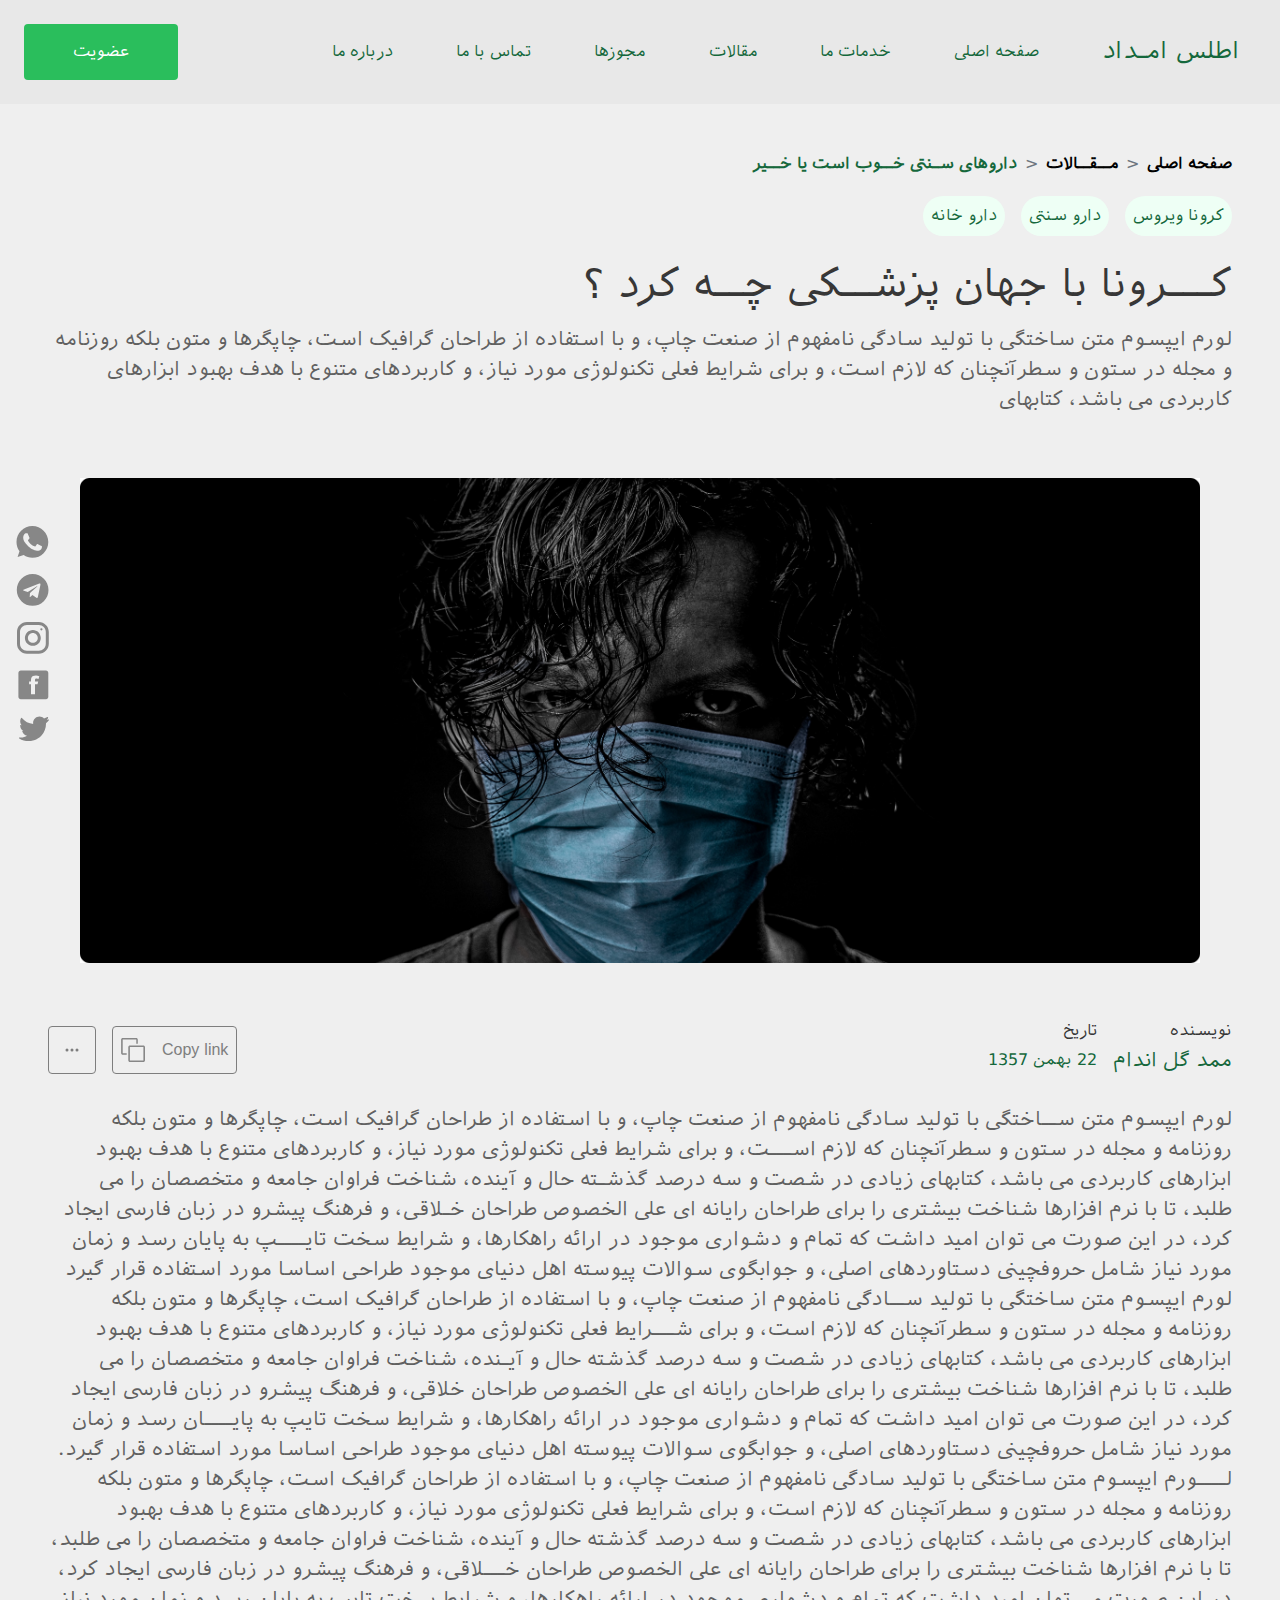
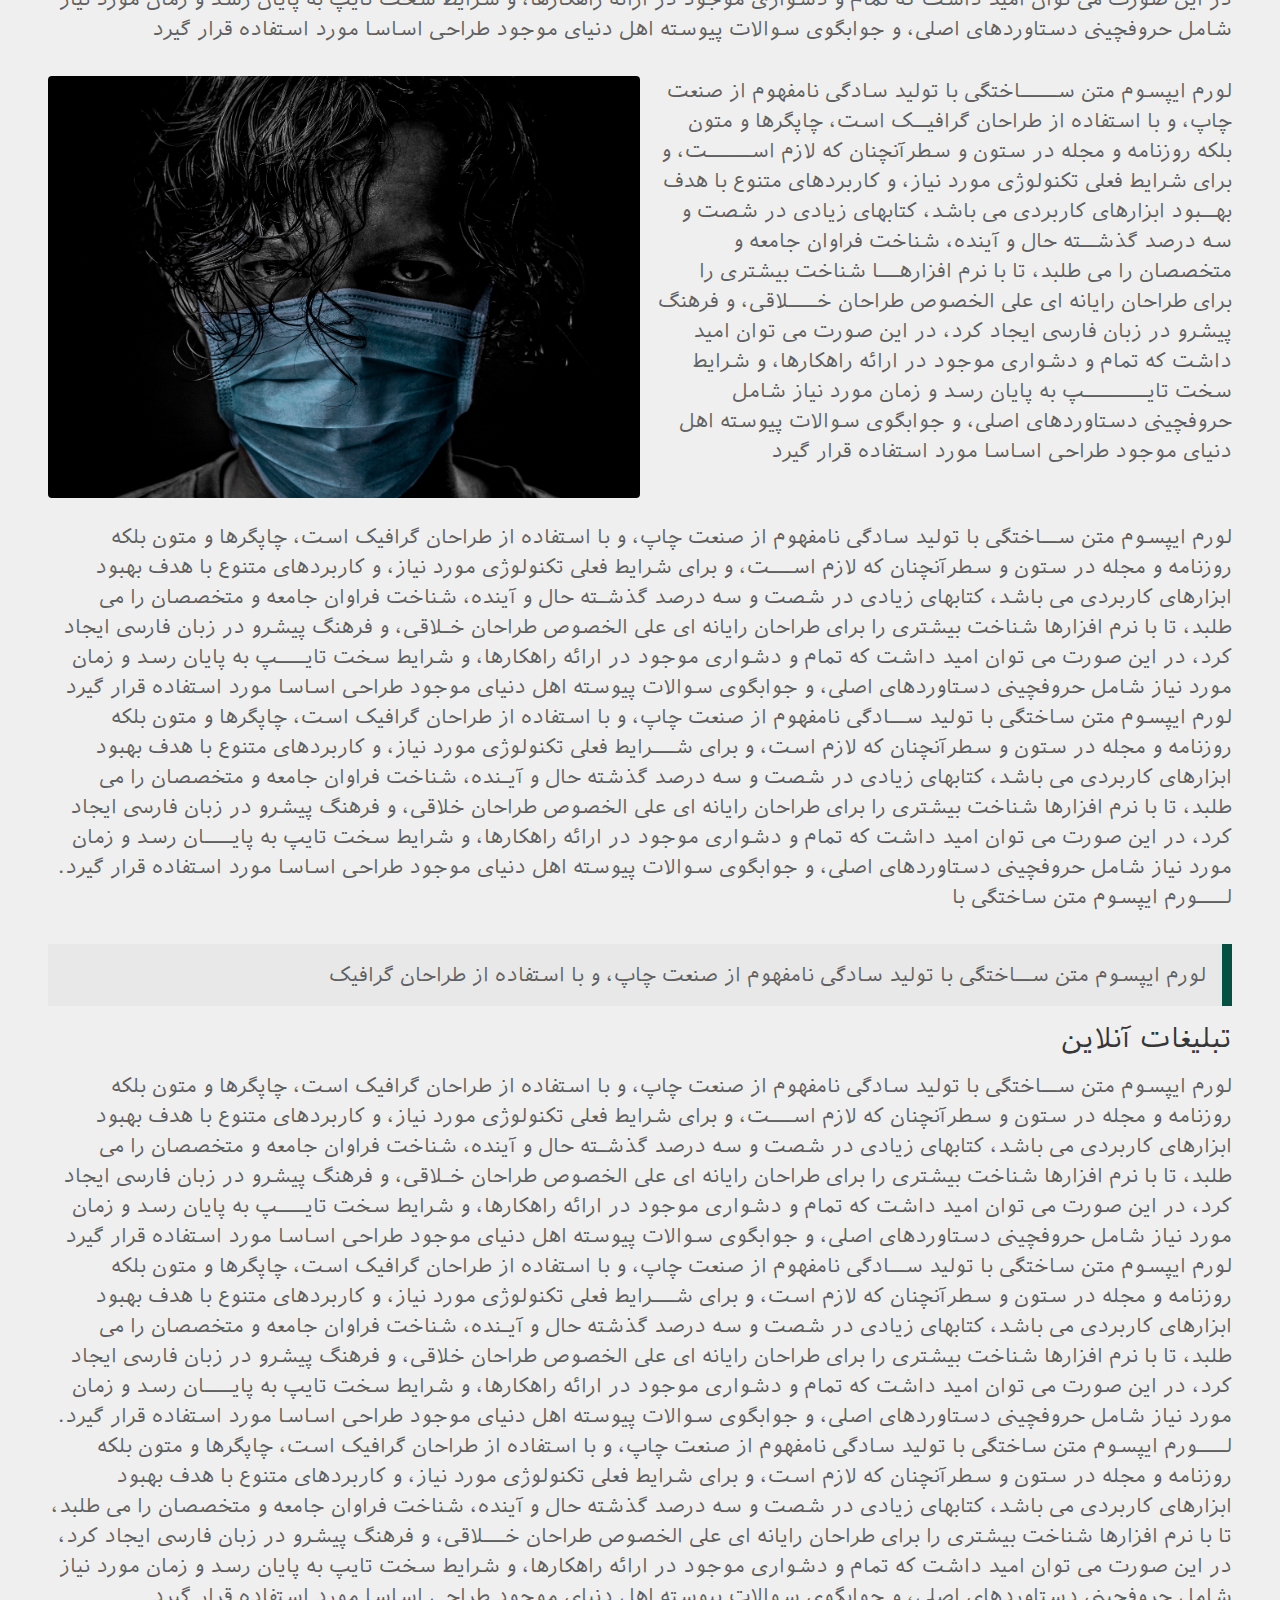
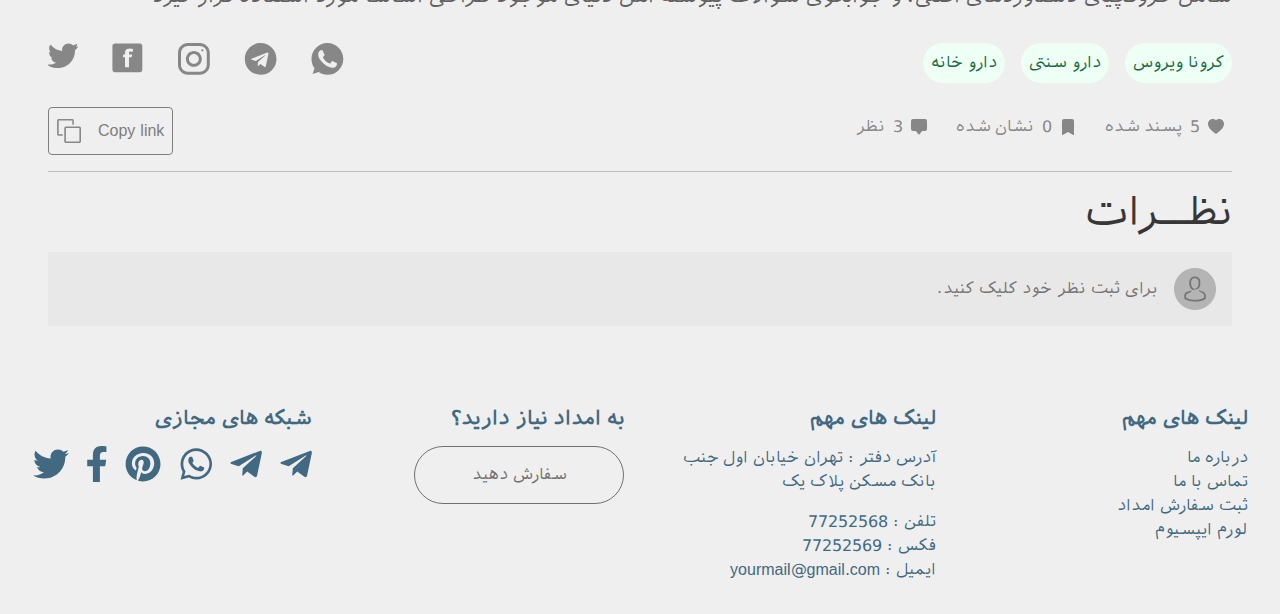
==== commit 58bfa524: "fixed some bugs" ====
--- a/pages/blog/index.html
+++ b/pages/blog/index.html
@@ -262,9 +262,9 @@
         <article>
             <h1 class="dv-title-text">کـــرونا با جهان پزشــکی چــه کرد ؟</h1>
             <p class="dv-paragraph">لورم ایپسوم متن ساختگی با تولید سادگی نامفهوم از صنعت چاپ، و با استفاده از طراحان گرافیک است، چاپگرها و متون بلکه روزنامه و مجله در ستون و سطرآنچنان که لازم است، و برای شرایط فعلی تکنولوژی مورد نیاز، و کاربردهای متنوع با هدف بهبود ابزارهای کاربردی می باشد، کتابهای</p>
-            <div class="w-100 p-4">
+            <div class="dv-img-1-blog-holder">
                 <div class="dv-socials-abs">
-                    <ul class="list-unstyled w-25">
+                    <ul class="dv-socials-abs-list">
                         <li class="mb-3"><a href="#"><img src="src/img/img-whatsapp.svg" alt="Whatsapp"></a></li>
                         <li class="mb-3"><a href="#"><img src="src/img/img-telegram.svg" alt="Telegram"></a></li>
                         <li class="mb-3"><a href="#"><img src="src/img/img-instagram.svg" alt="Instagram"></a></li>
@@ -272,7 +272,7 @@
                         <li><a href="#"><img src="src/img/img-twitter.svg" alt="Twitter"></a></li>
                     </ul>
                 </div>
-                <img class="w-100 mb-3" src="src/img/img-main-image.png" alt="کـــرونا">
+                <img class="dv-img-1-blog" src="src/img/img-main-image.png" alt="کـــرونا">
             </div>
         </article>
     </section>
--- a/pages/blog/src/style.css
+++ b/pages/blog/src/style.css
@@ -12,7 +12,6 @@
 }
 
 /*Styles*/
-body {background-color: white !important;}
 .dv-bg-blog-light {background-color: var(--blog-light);}
 .dv-header-drop-down-toggle {color: var(--header-dark-green) !important;}
 .dv-h4-header-logo {color: var(--header-dark-green) !important;}
@@ -34,7 +33,17 @@
 .dv-pop-up-close-btn:hover {background-color: var(--darker-white);color: black;}
 .dv-pop-up-close-btn:active {background-color: var(--darkest-white);}
 .dv-drop-down-article-btn-item > a {text-decoration: none;}
-.dv-drop-down-article-btn-list {left: 3rem;}
+.dv-drop-down-article-btn-list {left: 3rem;margin-top: 1rem;}
+.dv-like-comment-save-btn.dv-save-btn-active:hover {background-color: var(--green-darker);}
+.dv-like-comment-save-btn.dv-save-btn-active:active {background-color: var(--green-darkest);}
+.dv-like-comment-save-btn.dv-like-btn-active:hover {background-color: #bb0000;}
+.dv-like-comment-save-btn.dv-like-btn-active:active {background-color: #8e0000;}
+.dv-main-image-2 {object-fit: cover;}
+
+body {
+    background-color: white !important;
+    scroll-behavior: smooth !important;
+}
 
 .dv-paragraph {
     color: #616161;
@@ -215,6 +224,7 @@
     left: 25%;
     top: -60%;
     transition: .4s;
+    z-index: 1;
 }
 
 .dv-pop-up-dark-bg {
@@ -238,6 +248,22 @@
     background-color: red;
     color: white;
     box-shadow: 0 0 30px rgba(190, 42, 42, 0.5);
+}
+
+.dv-img-1-blog-holder {
+    width: 100%;
+    padding: 2rem;
+}
+
+.dv-img-1-blog {
+    width: 100%;
+    margin-bottom: 1.5rem;
+    object-fit: cover;
+}
+
+.dv-socials-abs-list {
+    width: 25%;
+    list-style: none;
 }
 
 @media (max-width: 991px) {
@@ -282,6 +308,33 @@
         display: flex;
         flex-direction: column;
     }
+
+    main.dv-p-3 {padding: 1.5rem;}
+    .dv-img-1-blog, .dv-main-image-2 {height: 30rem;}
+    .dv-img-1-blog-holder {padding: 0;}
+
+    .dv-socials-abs {
+        position: static;
+        width: 100%;
+        padding: 2rem;
+    }
+
+    .dv-socials-abs-list {
+        width: 100%;
+        display: inline-flex;
+        justify-content: space-between;
+        align-items: center;
+    }
+
+    .dv-drop-down-article-btn-list {
+        left: 25%;
+        width: 20rem !important;
+    }
+
+    .dv-like-comment-save-btn {
+        margin-bottom: 1rem;
+        padding: 1.5rem;
+    }
 }
 
 @media (max-width: 613px) {
